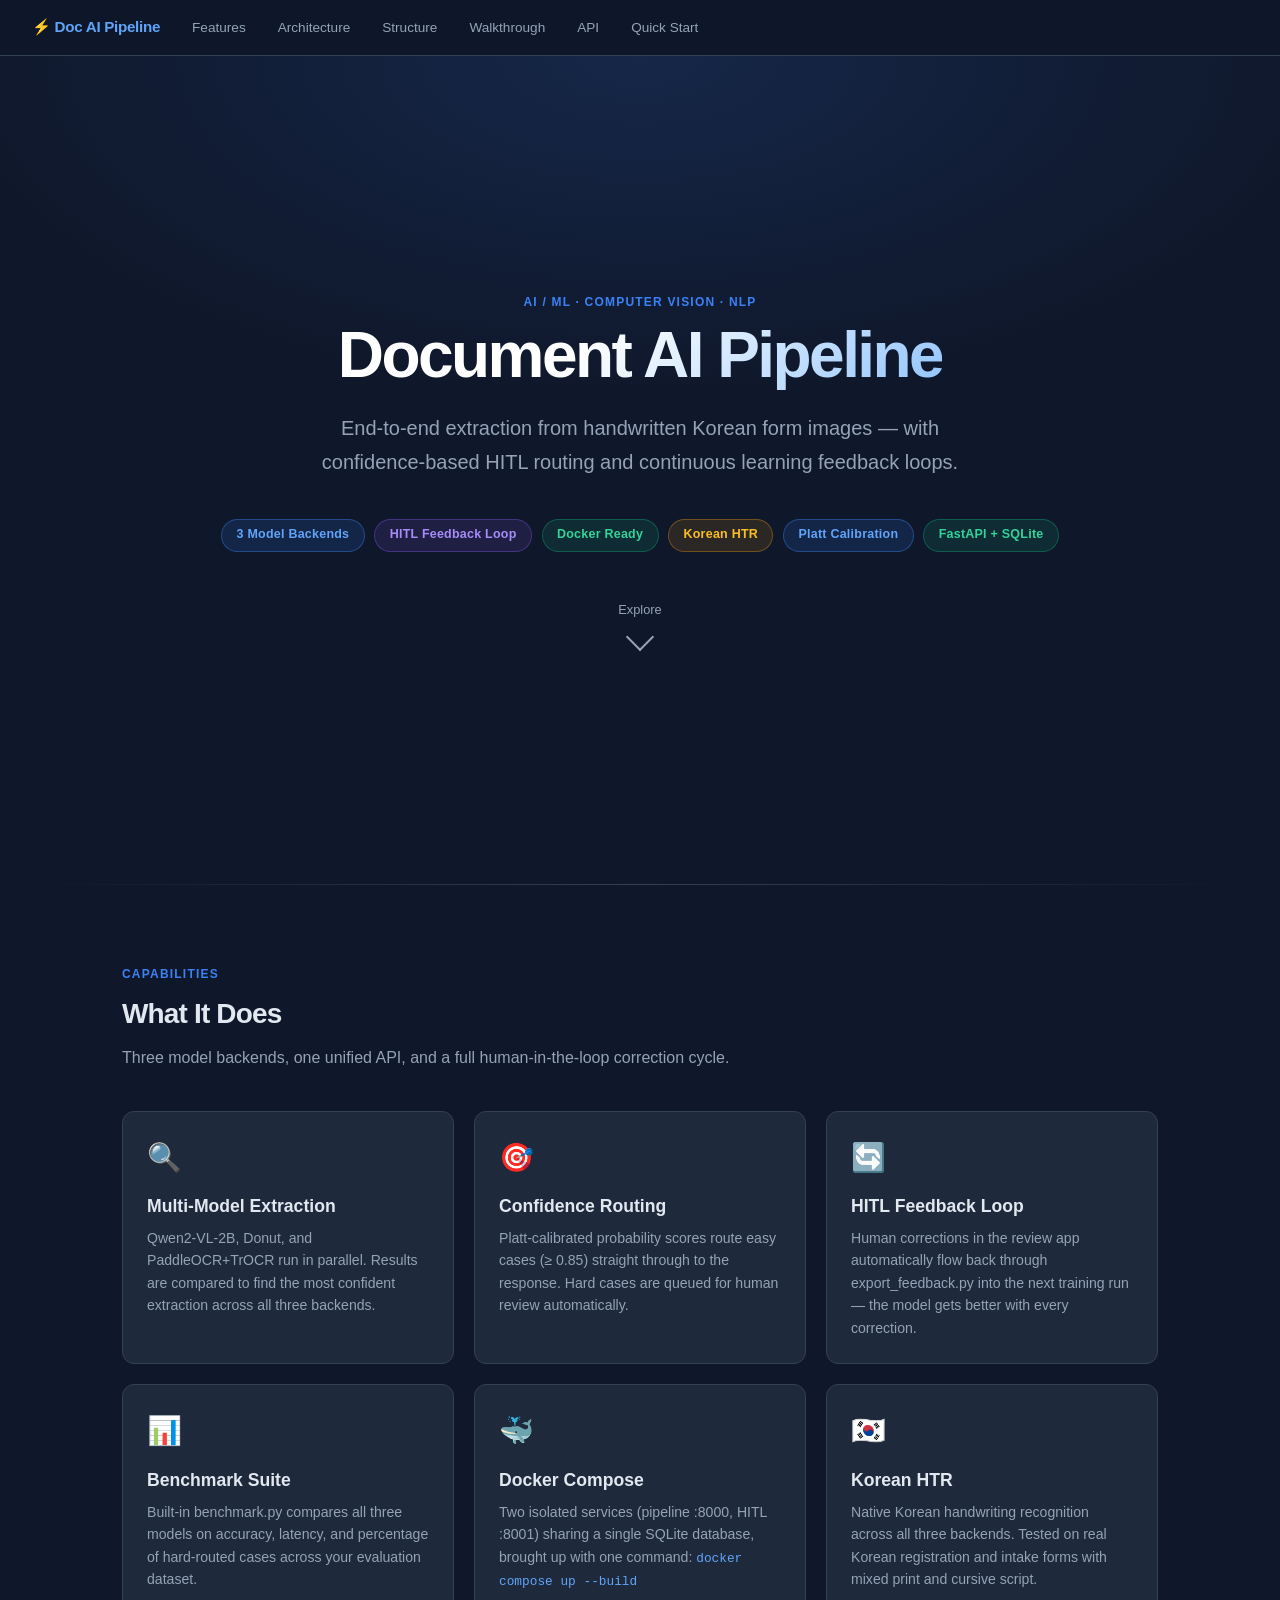
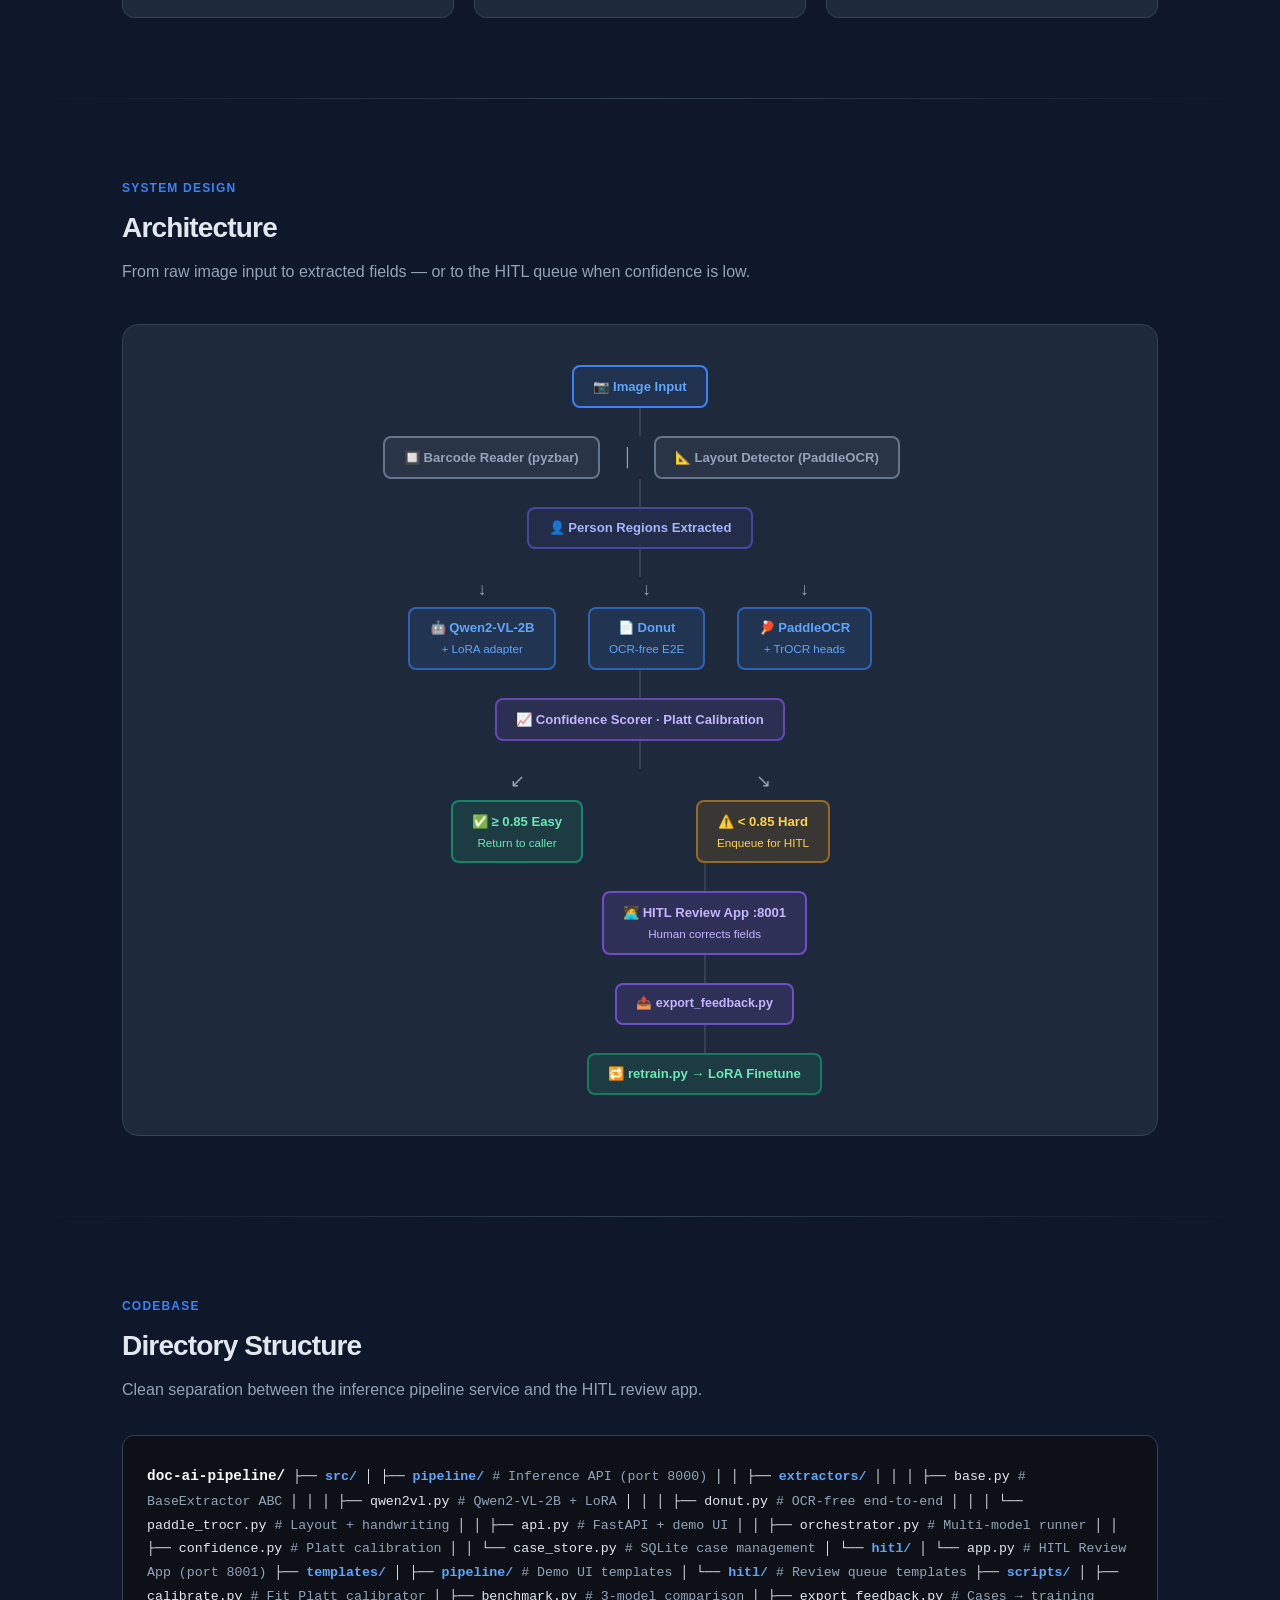
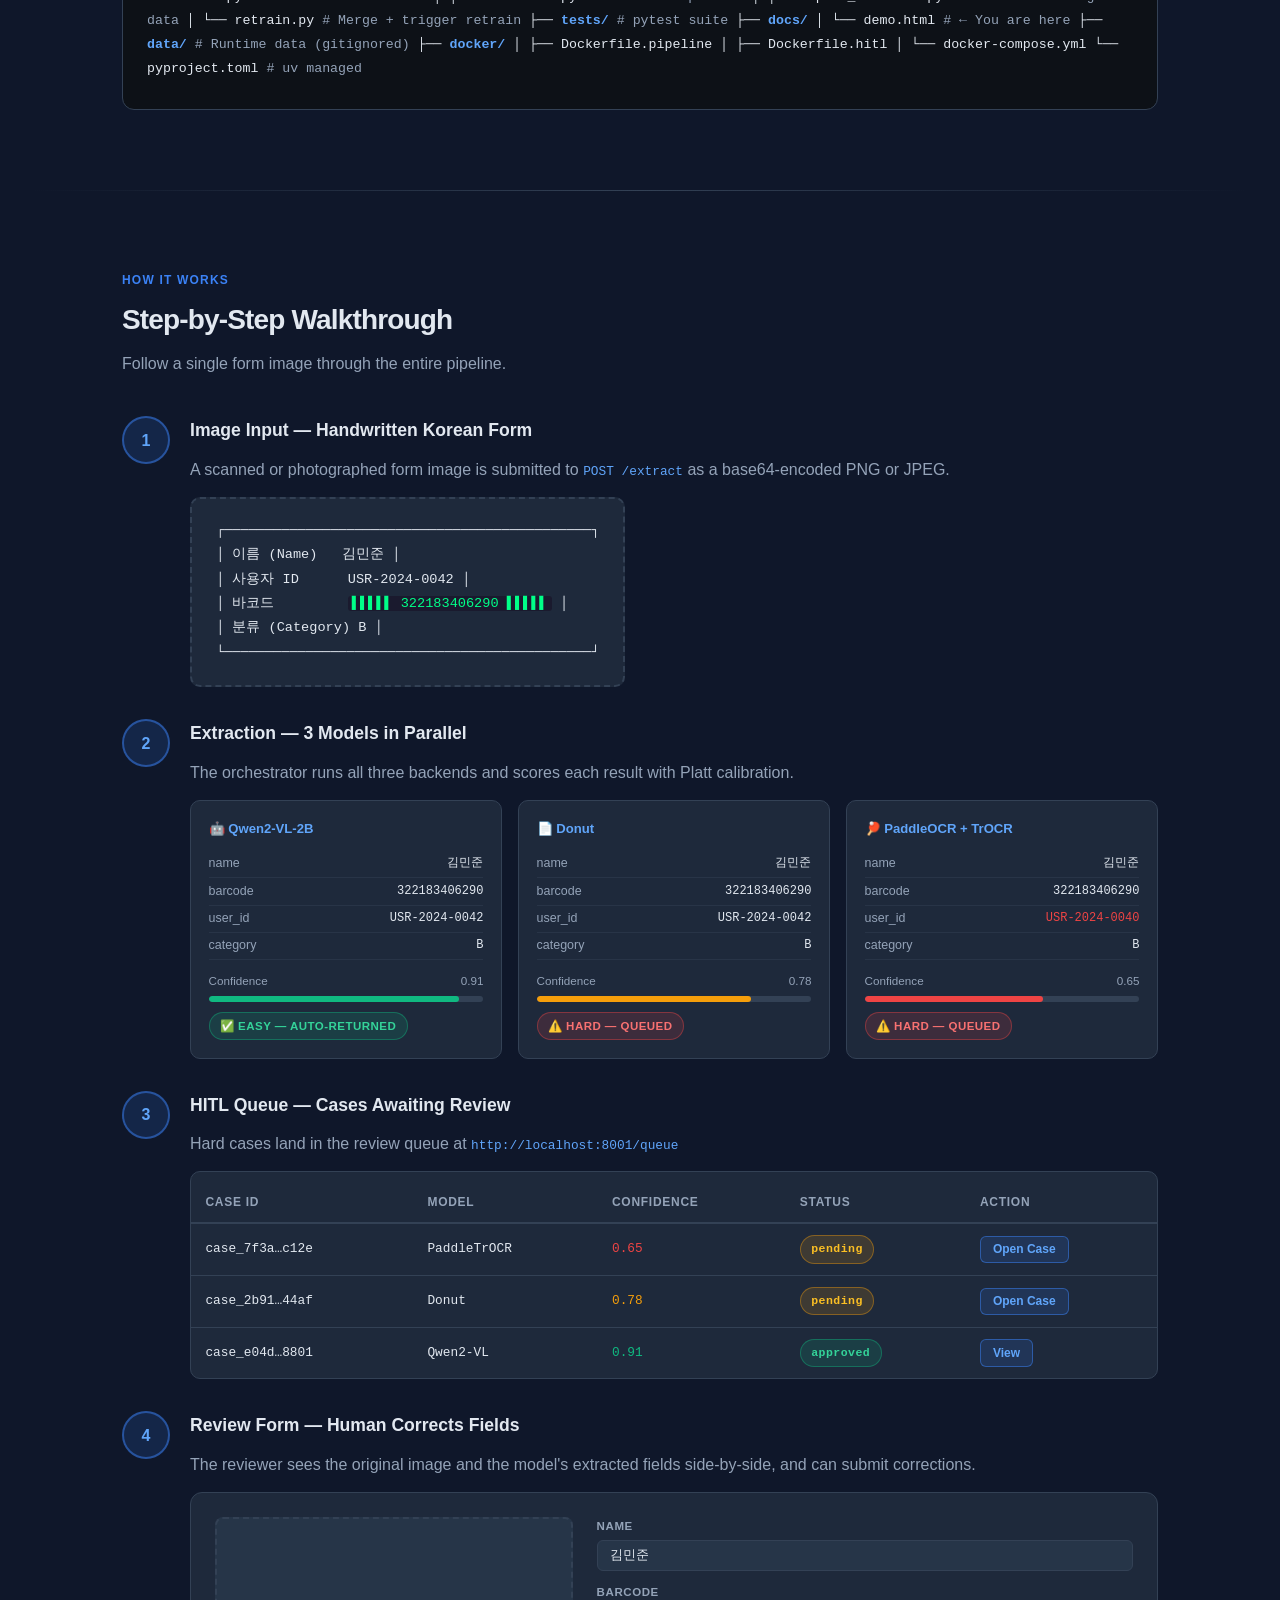
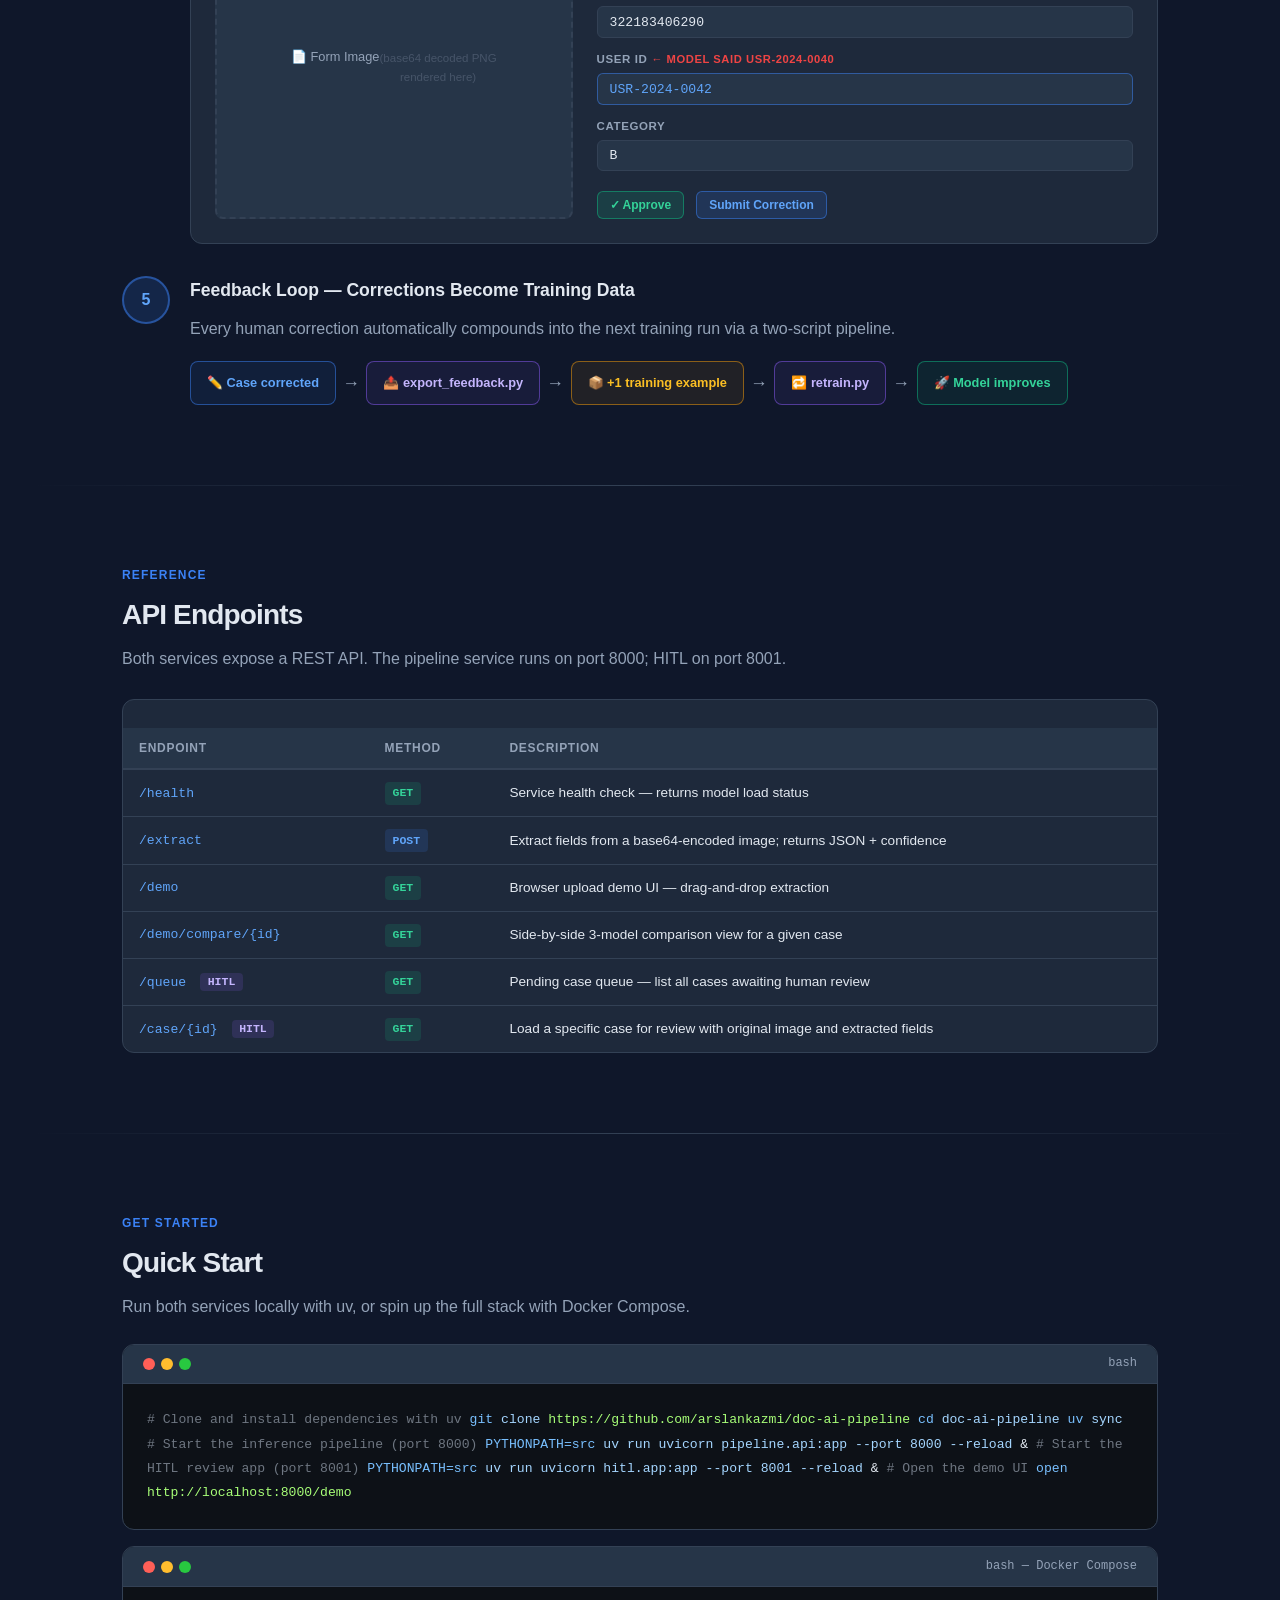
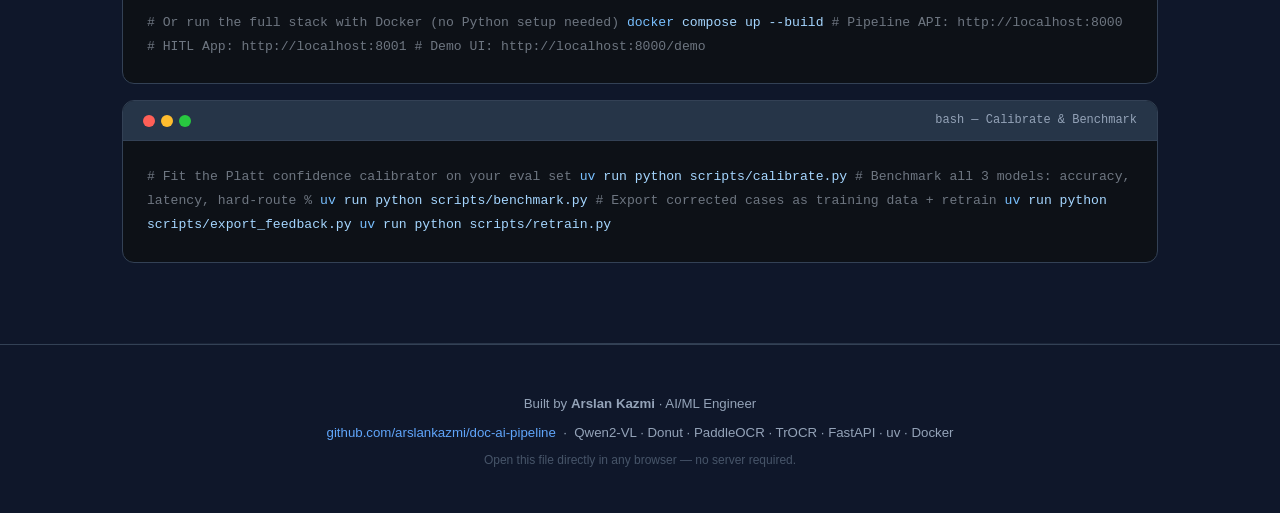
==== docs/index.html @ 1fa4c759 "Rename demo.html to index.html for GitHub Pages" ====
<!DOCTYPE html>
<html lang="en">
<head>
<meta charset="UTF-8">
<meta name="viewport" content="width=device-width, initial-scale=1.0">
<title>Document AI Pipeline — Demo</title>
<style>
  *, *::before, *::after { box-sizing: border-box; margin: 0; padding: 0; }

  :root {
    --bg: #0f172a;
    --card: #1e293b;
    --card2: #263548;
    --blue: #3b82f6;
    --blue-light: #60a5fa;
    --green: #10b981;
    --orange: #f59e0b;
    --red: #ef4444;
    --purple: #8b5cf6;
    --text: #e2e8f0;
    --muted: #94a3b8;
    --border: #334155;
    --font: -apple-system, BlinkMacSystemFont, "Segoe UI", Roboto, "Helvetica Neue", Arial, sans-serif;
    --mono: "SF Mono", "Fira Code", "Cascadia Code", Consolas, monospace;
  }

  html { scroll-behavior: smooth; }

  body {
    font-family: var(--font);
    background: var(--bg);
    color: var(--text);
    line-height: 1.6;
    font-size: 16px;
  }

  /* ── NAV ── */
  nav {
    position: sticky;
    top: 0;
    z-index: 100;
    background: rgba(15, 23, 42, 0.92);
    backdrop-filter: blur(12px);
    border-bottom: 1px solid var(--border);
    padding: 0 2rem;
    display: flex;
    align-items: center;
    gap: 2rem;
    height: 56px;
    overflow-x: auto;
    white-space: nowrap;
  }

  nav .brand {
    font-weight: 700;
    font-size: 0.95rem;
    color: var(--blue-light);
    flex-shrink: 0;
    letter-spacing: -0.02em;
  }

  nav a {
    color: var(--muted);
    text-decoration: none;
    font-size: 0.85rem;
    transition: color 0.2s;
    flex-shrink: 0;
  }
  nav a:hover { color: var(--text); }

  /* ── SECTIONS ── */
  section { padding: 5rem 2rem; max-width: 1100px; margin: 0 auto; }

  h2 {
    font-size: 1.75rem;
    font-weight: 700;
    margin-bottom: 0.5rem;
    letter-spacing: -0.03em;
  }
  h3 { font-size: 1.1rem; font-weight: 600; margin-bottom: 0.5rem; }
  p { color: var(--muted); }
  .section-label {
    font-size: 0.75rem;
    font-weight: 600;
    letter-spacing: 0.1em;
    text-transform: uppercase;
    color: var(--blue);
    margin-bottom: 0.5rem;
  }

  /* ── HERO ── */
  #hero {
    min-height: 92vh;
    display: flex;
    flex-direction: column;
    justify-content: center;
    align-items: center;
    text-align: center;
    padding: 4rem 2rem;
    max-width: 100%;
    background: radial-gradient(ellipse 80% 60% at 50% 0%, rgba(59,130,246,0.15) 0%, transparent 70%);
  }

  .hero-title {
    font-size: clamp(2.2rem, 6vw, 4rem);
    font-weight: 800;
    letter-spacing: -0.04em;
    line-height: 1.1;
    background: linear-gradient(135deg, #fff 40%, #93c5fd 100%);
    -webkit-background-clip: text;
    -webkit-text-fill-color: transparent;
    background-clip: text;
    margin-bottom: 1.25rem;
  }

  .hero-tagline {
    font-size: clamp(1rem, 2.5vw, 1.25rem);
    color: var(--muted);
    max-width: 640px;
    margin-bottom: 2.5rem;
    line-height: 1.7;
  }

  .badges {
    display: flex;
    flex-wrap: wrap;
    gap: 0.6rem;
    justify-content: center;
    margin-bottom: 3rem;
  }

  .badge {
    padding: 0.35rem 0.9rem;
    border-radius: 9999px;
    font-size: 0.78rem;
    font-weight: 600;
    letter-spacing: 0.02em;
    border: 1px solid;
  }
  .badge-blue  { background: rgba(59,130,246,0.15); border-color: rgba(59,130,246,0.4); color: var(--blue-light); }
  .badge-green { background: rgba(16,185,129,0.12); border-color: rgba(16,185,129,0.35); color: #34d399; }
  .badge-purple{ background: rgba(139,92,246,0.12); border-color: rgba(139,92,246,0.35); color: #a78bfa; }
  .badge-orange{ background: rgba(245,158,11,0.12); border-color: rgba(245,158,11,0.35); color: #fbbf24; }

  .hero-scroll {
    font-size: 0.8rem;
    color: var(--muted);
    display: flex;
    flex-direction: column;
    align-items: center;
    gap: 0.4rem;
  }
  .scroll-arrow {
    width: 20px; height: 20px;
    border-right: 2px solid var(--muted);
    border-bottom: 2px solid var(--muted);
    transform: rotate(45deg);
    animation: bounce 1.6s infinite;
  }
  @keyframes bounce { 0%,100%{transform:rotate(45deg) translateY(0)} 50%{transform:rotate(45deg) translateY(5px)} }

  /* ── CARDS GRID ── */
  .cards-grid {
    display: grid;
    grid-template-columns: repeat(auto-fit, minmax(280px, 1fr));
    gap: 1.25rem;
    margin-top: 2.5rem;
  }

  .card {
    background: var(--card);
    border: 1px solid var(--border);
    border-radius: 12px;
    padding: 1.5rem;
    transition: transform 0.2s, box-shadow 0.2s, border-color 0.2s;
  }
  .card:hover {
    transform: translateY(-3px);
    box-shadow: 0 12px 32px rgba(0,0,0,0.4);
    border-color: rgba(59,130,246,0.4);
  }
  .card-icon { font-size: 1.75rem; margin-bottom: 0.75rem; }
  .card h3 { color: var(--text); margin-bottom: 0.4rem; }
  .card p { font-size: 0.88rem; }

  /* ── ARCHITECTURE ── */
  .arch-wrap {
    margin-top: 2.5rem;
    background: var(--card);
    border: 1px solid var(--border);
    border-radius: 16px;
    padding: 2.5rem 2rem;
    overflow-x: auto;
  }

  .arch-col {
    display: flex;
    flex-direction: column;
    align-items: center;
    gap: 0;
  }

  .arch-box {
    padding: 0.55rem 1.2rem;
    border-radius: 8px;
    font-size: 0.82rem;
    font-weight: 600;
    border: 2px solid;
    white-space: nowrap;
    text-align: center;
  }
  .arch-input  { background: rgba(59,130,246,0.1); border-color: var(--blue); color: var(--blue-light); }
  .arch-util   { background: rgba(100,116,139,0.15); border-color: #64748b; color: #94a3b8; }
  .arch-model  { background: rgba(59,130,246,0.12); border-color: rgba(59,130,246,0.6); color: var(--blue-light); }
  .arch-conf   { background: rgba(139,92,246,0.12); border-color: rgba(139,92,246,0.6); color: #c4b5fd; }
  .arch-easy   { background: rgba(16,185,129,0.12); border-color: rgba(16,185,129,0.6); color: #6ee7b7; }
  .arch-hard   { background: rgba(245,158,11,0.12); border-color: rgba(245,158,11,0.5); color: #fcd34d; }
  .arch-hitl   { background: rgba(139,92,246,0.15); border-color: rgba(139,92,246,0.7); color: #c4b5fd; }
  .arch-retrain{ background: rgba(16,185,129,0.12); border-color: rgba(16,185,129,0.5); color: #6ee7b7; }

  .arch-arrow {
    color: var(--muted);
    font-size: 1.1rem;
    line-height: 1.4;
    text-align: center;
  }

  .arch-row {
    display: flex;
    align-items: center;
    justify-content: center;
    gap: 0.75rem;
    flex-wrap: wrap;
  }

  .arch-branch {
    display: flex;
    justify-content: center;
    gap: 2rem;
    flex-wrap: wrap;
  }

  .arch-divider {
    width: 2px;
    height: 28px;
    background: var(--border);
    margin: 0 auto;
  }
  .arch-line {
    height: 2px;
    background: var(--border);
    flex: 1;
    min-width: 20px;
  }

  /* ── DIRECTORY TREE ── */
  .code-block {
    background: #0d1117;
    border: 1px solid var(--border);
    border-radius: 12px;
    padding: 1.75rem 1.5rem;
    overflow-x: auto;
    margin-top: 2rem;
    font-family: var(--mono);
    font-size: 0.83rem;
    line-height: 1.8;
  }
  .code-block .dir  { color: var(--blue-light); font-weight: 600; }
  .code-block .file { color: var(--text); }
  .code-block .comm { color: var(--muted); }
  .code-block .root { color: #f8fafc; font-weight: 700; font-size: 0.9rem; }

  /* ── WALKTHROUGH ── */
  .steps { margin-top: 2.5rem; display: flex; flex-direction: column; gap: 2rem; }

  .step {
    display: grid;
    grid-template-columns: 48px 1fr;
    gap: 1.25rem;
    align-items: start;
  }

  .step-num {
    width: 48px; height: 48px;
    border-radius: 50%;
    background: rgba(59,130,246,0.15);
    border: 2px solid rgba(59,130,246,0.5);
    display: flex;
    align-items: center;
    justify-content: center;
    font-weight: 700;
    color: var(--blue-light);
    font-size: 1rem;
    flex-shrink: 0;
  }

  .step-body h3 { color: var(--text); margin-bottom: 0.75rem; }

  .form-mock {
    background: var(--card);
    border: 2px dashed var(--border);
    border-radius: 10px;
    padding: 1.25rem 1.5rem;
    font-family: var(--mono);
    font-size: 0.85rem;
    color: var(--text);
    line-height: 1.8;
    display: inline-block;
  }
  .form-mock .barcode { background: #1a1a2e; color: #00ff88; padding: 0 4px; border-radius: 3px; }

  .model-cards {
    display: grid;
    grid-template-columns: repeat(auto-fit, minmax(220px, 1fr));
    gap: 1rem;
  }

  .model-card {
    background: var(--card);
    border: 1px solid var(--border);
    border-radius: 10px;
    padding: 1.1rem;
  }
  .model-card h4 { font-size: 0.82rem; font-weight: 700; color: var(--blue-light); margin-bottom: 0.75rem; }

  .field-row {
    display: flex;
    justify-content: space-between;
    font-size: 0.78rem;
    padding: 0.2rem 0;
    border-bottom: 1px solid rgba(51,65,85,0.5);
  }
  .field-row:last-child { border-bottom: none; }
  .field-key { color: var(--muted); }
  .field-val { color: var(--text); font-family: var(--mono); font-size: 0.75rem; }

  .conf-bar-wrap { margin: 0.75rem 0 0.6rem; }
  .conf-label { font-size: 0.73rem; color: var(--muted); margin-bottom: 0.3rem; display: flex; justify-content: space-between; }
  .conf-bar { height: 6px; background: var(--border); border-radius: 9999px; overflow: hidden; }
  .conf-fill { height: 100%; border-radius: 9999px; }
  .fill-green  { background: var(--green); }
  .fill-orange { background: var(--orange); }
  .fill-red    { background: var(--red); }

  .status-pill {
    display: inline-block;
    padding: 0.25rem 0.65rem;
    border-radius: 9999px;
    font-size: 0.72rem;
    font-weight: 700;
    letter-spacing: 0.04em;
  }
  .pill-easy { background: rgba(16,185,129,0.15); color: #34d399; border: 1px solid rgba(16,185,129,0.4); }
  .pill-hard { background: rgba(239,68,68,0.15); color: #f87171; border: 1px solid rgba(239,68,68,0.4); }
  .pill-pending { background: rgba(245,158,11,0.15); color: #fbbf24; border: 1px solid rgba(245,158,11,0.4); }
  .pill-done { background: rgba(16,185,129,0.15); color: #34d399; border: 1px solid rgba(16,185,129,0.4); }

  /* Queue table */
  .queue-table {
    width: 100%;
    border-collapse: collapse;
    margin-top: 0.75rem;
    font-size: 0.83rem;
  }
  .queue-table th {
    text-align: left;
    padding: 0.6rem 0.9rem;
    border-bottom: 2px solid var(--border);
    color: var(--muted);
    font-weight: 600;
    font-size: 0.75rem;
    letter-spacing: 0.06em;
    text-transform: uppercase;
  }
  .queue-table td {
    padding: 0.7rem 0.9rem;
    border-bottom: 1px solid var(--border);
    color: var(--text);
    font-family: var(--mono);
    font-size: 0.8rem;
  }
  .queue-table tr:last-child td { border-bottom: none; }
  .queue-table tr:hover td { background: rgba(59,130,246,0.04); }

  .btn {
    padding: 0.35rem 0.75rem;
    border-radius: 6px;
    font-size: 0.75rem;
    font-weight: 600;
    cursor: pointer;
    border: 1px solid;
    transition: opacity 0.2s;
  }
  .btn:hover { opacity: 0.8; }
  .btn-blue   { background: rgba(59,130,246,0.15); border-color: rgba(59,130,246,0.5); color: var(--blue-light); }
  .btn-green  { background: rgba(16,185,129,0.15); border-color: rgba(16,185,129,0.5); color: #34d399; }

  /* Review form mock */
  .review-mock {
    background: var(--card);
    border: 1px solid var(--border);
    border-radius: 12px;
    padding: 1.5rem;
    display: grid;
    grid-template-columns: 1fr 1.5fr;
    gap: 1.5rem;
  }
  .img-placeholder {
    background: var(--card2);
    border: 2px dashed var(--border);
    border-radius: 8px;
    display: flex;
    align-items: center;
    justify-content: center;
    min-height: 160px;
    color: var(--muted);
    font-size: 0.8rem;
    text-align: center;
    padding: 1rem;
  }
  .review-fields { display: flex; flex-direction: column; gap: 0.75rem; }
  .field-group label { display: block; font-size: 0.72rem; color: var(--muted); font-weight: 600; letter-spacing: 0.05em; text-transform: uppercase; margin-bottom: 0.3rem; }
  .field-group input {
    width: 100%;
    background: var(--card2);
    border: 1px solid var(--border);
    border-radius: 6px;
    padding: 0.45rem 0.75rem;
    color: var(--text);
    font-family: var(--mono);
    font-size: 0.82rem;
    pointer-events: none;
  }
  .review-btns { display: flex; gap: 0.75rem; margin-top: 0.5rem; flex-wrap: wrap; }

  /* Feedback timeline */
  .timeline {
    display: flex;
    align-items: center;
    gap: 0;
    margin-top: 1.25rem;
    flex-wrap: wrap;
    row-gap: 0.75rem;
  }
  .tl-step {
    background: var(--card);
    border: 1px solid var(--border);
    border-radius: 8px;
    padding: 0.65rem 1rem;
    font-size: 0.8rem;
    font-weight: 600;
    color: var(--text);
    white-space: nowrap;
  }
  .tl-step.blue   { border-color: rgba(59,130,246,0.5); color: var(--blue-light); background: rgba(59,130,246,0.08); }
  .tl-step.green  { border-color: rgba(16,185,129,0.5); color: #34d399; background: rgba(16,185,129,0.08); }
  .tl-step.purple { border-color: rgba(139,92,246,0.5); color: #c4b5fd; background: rgba(139,92,246,0.08); }
  .tl-step.orange { border-color: rgba(245,158,11,0.5); color: #fbbf24; background: rgba(245,158,11,0.08); }
  .tl-arrow { color: var(--muted); font-size: 1.1rem; padding: 0 0.4rem; }

  /* API table */
  .api-table {
    width: 100%;
    border-collapse: collapse;
    margin-top: 1.75rem;
    font-size: 0.85rem;
  }
  .api-table th {
    text-align: left;
    padding: 0.65rem 1rem;
    background: var(--card2);
    border-bottom: 2px solid var(--border);
    color: var(--muted);
    font-weight: 600;
    font-size: 0.75rem;
    letter-spacing: 0.06em;
    text-transform: uppercase;
  }
  .api-table td {
    padding: 0.7rem 1rem;
    border-bottom: 1px solid var(--border);
    color: var(--text);
  }
  .api-table tr:last-child td { border-bottom: none; }
  .api-table tr:hover td { background: rgba(59,130,246,0.04); }
  .api-table .endpoint { font-family: var(--mono); color: var(--blue-light); font-size: 0.82rem; }
  .method {
    display: inline-block;
    padding: 0.15rem 0.5rem;
    border-radius: 4px;
    font-size: 0.72rem;
    font-weight: 700;
    font-family: var(--mono);
  }
  .method-get  { background: rgba(16,185,129,0.15); color: #34d399; }
  .method-post { background: rgba(59,130,246,0.15); color: var(--blue-light); }
  .api-tag {
    font-size: 0.72rem;
    padding: 0.15rem 0.45rem;
    border-radius: 4px;
    margin-left: 0.4rem;
    font-weight: 600;
  }
  .tag-hitl { background: rgba(139,92,246,0.15); color: #c4b5fd; }

  /* Code block for quickstart */
  .cmd-block {
    background: #0d1117;
    border: 1px solid var(--border);
    border-radius: 12px;
    overflow: hidden;
    margin-top: 1.5rem;
  }
  .cmd-header {
    background: var(--card2);
    border-bottom: 1px solid var(--border);
    padding: 0.6rem 1.25rem;
    display: flex;
    align-items: center;
    gap: 0.5rem;
  }
  .cmd-dots { display: flex; gap: 6px; }
  .cmd-dot {
    width: 12px; height: 12px;
    border-radius: 50%;
  }
  .dot-r { background: #ff5f57; }
  .dot-y { background: #ffbd2e; }
  .dot-g { background: #28c840; }
  .cmd-lang { font-size: 0.75rem; color: var(--muted); margin-left: auto; font-family: var(--mono); }
  .cmd-code {
    padding: 1.5rem;
    font-family: var(--mono);
    font-size: 0.82rem;
    line-height: 1.85;
    overflow-x: auto;
  }
  .cmd-comment { color: #6e7681; }
  .cmd-cmd     { color: #79c0ff; }
  .cmd-arg     { color: #a5d6ff; }
  .cmd-str     { color: #a8ff78; }

  /* Footer */
  footer {
    text-align: center;
    padding: 3rem 2rem;
    border-top: 1px solid var(--border);
    color: var(--muted);
    font-size: 0.83rem;
  }
  footer a { color: var(--blue-light); text-decoration: none; }
  footer a:hover { text-decoration: underline; }

  /* Dividers */
  .section-divider {
    height: 1px;
    background: linear-gradient(90deg, transparent, var(--border), transparent);
    margin: 0 2rem;
  }

  /* Responsive */
  @media (max-width: 640px) {
    nav { gap: 1.25rem; }
    section { padding: 3rem 1.25rem; }
    .review-mock { grid-template-columns: 1fr; }
    .arch-branch { gap: 0.75rem; }
    .timeline { flex-direction: column; align-items: flex-start; }
    .tl-arrow { transform: rotate(90deg); }
  }
</style>
</head>
<body>

<!-- NAV -->
<nav>
  <span class="brand">⚡ Doc AI Pipeline</span>
  <a href="#features">Features</a>
  <a href="#architecture">Architecture</a>
  <a href="#structure">Structure</a>
  <a href="#walkthrough">Walkthrough</a>
  <a href="#api">API</a>
  <a href="#quickstart">Quick Start</a>
</nav>

<!-- HERO -->
<section id="hero">
  <div class="section-label">AI / ML · Computer Vision · NLP</div>
  <h1 class="hero-title">Document AI Pipeline</h1>
  <p class="hero-tagline">End-to-end extraction from handwritten Korean form images — with confidence-based HITL routing and continuous learning feedback loops.</p>
  <div class="badges">
    <span class="badge badge-blue">3 Model Backends</span>
    <span class="badge badge-purple">HITL Feedback Loop</span>
    <span class="badge badge-green">Docker Ready</span>
    <span class="badge badge-orange">Korean HTR</span>
    <span class="badge badge-blue">Platt Calibration</span>
    <span class="badge badge-green">FastAPI + SQLite</span>
  </div>
  <div class="hero-scroll">
    <span>Explore</span>
    <div class="scroll-arrow"></div>
  </div>
</section>

<div class="section-divider"></div>

<!-- FEATURES -->
<section id="features" style="max-width:1100px;margin:0 auto;padding:5rem 2rem;">
  <div class="section-label">Capabilities</div>
  <h2>What It Does</h2>
  <p>Three model backends, one unified API, and a full human-in-the-loop correction cycle.</p>

  <div class="cards-grid">
    <div class="card">
      <div class="card-icon">🔍</div>
      <h3>Multi-Model Extraction</h3>
      <p>Qwen2-VL-2B, Donut, and PaddleOCR+TrOCR run in parallel. Results are compared to find the most confident extraction across all three backends.</p>
    </div>
    <div class="card">
      <div class="card-icon">🎯</div>
      <h3>Confidence Routing</h3>
      <p>Platt-calibrated probability scores route easy cases (≥ 0.85) straight through to the response. Hard cases are queued for human review automatically.</p>
    </div>
    <div class="card">
      <div class="card-icon">🔄</div>
      <h3>HITL Feedback Loop</h3>
      <p>Human corrections in the review app automatically flow back through export_feedback.py into the next training run — the model gets better with every correction.</p>
    </div>
    <div class="card">
      <div class="card-icon">📊</div>
      <h3>Benchmark Suite</h3>
      <p>Built-in benchmark.py compares all three models on accuracy, latency, and percentage of hard-routed cases across your evaluation dataset.</p>
    </div>
    <div class="card">
      <div class="card-icon">🐳</div>
      <h3>Docker Compose</h3>
      <p>Two isolated services (pipeline :8000, HITL :8001) sharing a single SQLite database, brought up with one command: <code style="color:var(--blue-light);font-family:var(--mono);font-size:0.8rem;">docker compose up --build</code></p>
    </div>
    <div class="card">
      <div class="card-icon">🇰🇷</div>
      <h3>Korean HTR</h3>
      <p>Native Korean handwriting recognition across all three backends. Tested on real Korean registration and intake forms with mixed print and cursive script.</p>
    </div>
  </div>
</section>

<div class="section-divider"></div>

<!-- ARCHITECTURE -->
<section id="architecture">
  <div class="section-label">System Design</div>
  <h2>Architecture</h2>
  <p>From raw image input to extracted fields — or to the HITL queue when confidence is low.</p>

  <div class="arch-wrap">
    <div class="arch-col">

      <!-- Input -->
      <div class="arch-box arch-input">📷 Image Input</div>
      <div class="arch-divider"></div>

      <!-- Parallel utilities -->
      <div class="arch-row" style="width:100%;max-width:520px;">
        <div style="flex:1;display:flex;flex-direction:column;align-items:center;">
          <div class="arch-box arch-util">🔲 Barcode Reader (pyzbar)</div>
        </div>
        <div class="arch-arrow" style="padding:0 0.5rem;">│</div>
        <div style="flex:1;display:flex;flex-direction:column;align-items:center;">
          <div class="arch-box arch-util">📐 Layout Detector (PaddleOCR)</div>
        </div>
      </div>
      <div class="arch-divider"></div>

      <!-- Person regions -->
      <div class="arch-box arch-util" style="border-color:rgba(99,102,241,0.5);color:#a5b4fc;background:rgba(99,102,241,0.08);">👤 Person Regions Extracted</div>
      <div class="arch-divider"></div>

      <!-- Three models -->
      <div class="arch-branch" style="width:100%;max-width:640px;padding:0 0.5rem;">
        <div style="display:flex;flex-direction:column;align-items:center;gap:0.3rem;">
          <div class="arch-arrow">↓</div>
          <div class="arch-box arch-model">🤖 Qwen2-VL-2B<br><span style="font-weight:400;font-size:0.73rem;">+ LoRA adapter</span></div>
        </div>
        <div style="display:flex;flex-direction:column;align-items:center;gap:0.3rem;">
          <div class="arch-arrow">↓</div>
          <div class="arch-box arch-model">📄 Donut<br><span style="font-weight:400;font-size:0.73rem;">OCR-free E2E</span></div>
        </div>
        <div style="display:flex;flex-direction:column;align-items:center;gap:0.3rem;">
          <div class="arch-arrow">↓</div>
          <div class="arch-box arch-model">🏓 PaddleOCR<br><span style="font-weight:400;font-size:0.73rem;">+ TrOCR heads</span></div>
        </div>
      </div>
      <div class="arch-divider"></div>

      <!-- Confidence -->
      <div class="arch-box arch-conf">📈 Confidence Scorer · Platt Calibration</div>
      <div class="arch-divider"></div>

      <!-- Branch easy / hard -->
      <div class="arch-row" style="width:100%;max-width:480px;">
        <div style="flex:1;display:flex;flex-direction:column;align-items:center;gap:0.4rem;">
          <div class="arch-arrow">↙</div>
          <div class="arch-box arch-easy">✅ ≥ 0.85 Easy<br><span style="font-weight:400;font-size:0.73rem;">Return to caller</span></div>
        </div>
        <div style="flex:1;display:flex;flex-direction:column;align-items:center;gap:0.4rem;">
          <div class="arch-arrow">↘</div>
          <div class="arch-box arch-hard">⚠️ &lt; 0.85 Hard<br><span style="font-weight:400;font-size:0.73rem;">Enqueue for HITL</span></div>
        </div>
      </div>
      <div style="display:flex;justify-content:center;margin-top:0;">
        <div style="margin-left:55%;display:flex;flex-direction:column;align-items:center;">
          <div class="arch-divider"></div>
          <div class="arch-box arch-hitl">🧑‍💻 HITL Review App :8001<br><span style="font-weight:400;font-size:0.73rem;">Human corrects fields</span></div>
          <div class="arch-divider"></div>
          <div class="arch-box arch-hitl" style="font-size:0.78rem;">📤 export_feedback.py</div>
          <div class="arch-divider"></div>
          <div class="arch-box arch-retrain">🔁 retrain.py → LoRA Finetune</div>
        </div>
      </div>

    </div>
  </div>
</section>

<div class="section-divider"></div>

<!-- DIRECTORY STRUCTURE -->
<section id="structure">
  <div class="section-label">Codebase</div>
  <h2>Directory Structure</h2>
  <p>Clean separation between the inference pipeline service and the HITL review app.</p>

  <div class="code-block">
<span class="root">doc-ai-pipeline/</span>
├── <span class="dir">src/</span>
│   ├── <span class="dir">pipeline/</span>              <span class="comm"># Inference API  (port 8000)</span>
│   │   ├── <span class="dir">extractors/</span>
│   │   │   ├── <span class="file">base.py</span>        <span class="comm"># BaseExtractor ABC</span>
│   │   │   ├── <span class="file">qwen2vl.py</span>     <span class="comm"># Qwen2-VL-2B + LoRA</span>
│   │   │   ├── <span class="file">donut.py</span>       <span class="comm"># OCR-free end-to-end</span>
│   │   │   └── <span class="file">paddle_trocr.py</span> <span class="comm"># Layout + handwriting</span>
│   │   ├── <span class="file">api.py</span>             <span class="comm"># FastAPI + demo UI</span>
│   │   ├── <span class="file">orchestrator.py</span>    <span class="comm"># Multi-model runner</span>
│   │   ├── <span class="file">confidence.py</span>      <span class="comm"># Platt calibration</span>
│   │   └── <span class="file">case_store.py</span>      <span class="comm"># SQLite case management</span>
│   └── <span class="dir">hitl/</span>
│       └── <span class="file">app.py</span>             <span class="comm"># HITL Review App (port 8001)</span>
├── <span class="dir">templates/</span>
│   ├── <span class="dir">pipeline/</span>              <span class="comm"># Demo UI templates</span>
│   └── <span class="dir">hitl/</span>                  <span class="comm"># Review queue templates</span>
├── <span class="dir">scripts/</span>
│   ├── <span class="file">calibrate.py</span>           <span class="comm"># Fit Platt calibrator</span>
│   ├── <span class="file">benchmark.py</span>           <span class="comm"># 3-model comparison</span>
│   ├── <span class="file">export_feedback.py</span>     <span class="comm"># Cases → training data</span>
│   └── <span class="file">retrain.py</span>             <span class="comm"># Merge + trigger retrain</span>
├── <span class="dir">tests/</span>                     <span class="comm"># pytest suite</span>
├── <span class="dir">docs/</span>
│   └── <span class="file">demo.html</span>              <span class="comm"># ← You are here</span>
├── <span class="dir">data/</span>                      <span class="comm"># Runtime data (gitignored)</span>
├── <span class="dir">docker/</span>
│   ├── <span class="file">Dockerfile.pipeline</span>
│   ├── <span class="file">Dockerfile.hitl</span>
│   └── <span class="file">docker-compose.yml</span>
└── <span class="file">pyproject.toml</span>             <span class="comm"># uv managed</span>
  </div>
</section>

<div class="section-divider"></div>

<!-- WALKTHROUGH -->
<section id="walkthrough">
  <div class="section-label">How It Works</div>
  <h2>Step-by-Step Walkthrough</h2>
  <p>Follow a single form image through the entire pipeline.</p>

  <div class="steps">

    <!-- Step 1 -->
    <div class="step">
      <div class="step-num">1</div>
      <div class="step-body">
        <h3>Image Input — Handwritten Korean Form</h3>
        <p style="margin-bottom:0.9rem;">A scanned or photographed form image is submitted to <code style="color:var(--blue-light);font-family:var(--mono);font-size:0.8rem;">POST /extract</code> as a base64-encoded PNG or JPEG.</p>
        <div class="form-mock">
          ┌─────────────────────────────────────────────┐<br>
          │  이름 (Name)    &nbsp; 김민준                       │<br>
          │  사용자 ID &nbsp;&nbsp;&nbsp;&nbsp; USR-2024-0042             │<br>
          │  바코드 &nbsp;&nbsp;&nbsp;&nbsp;&nbsp;&nbsp;&nbsp; <span class="barcode">▌▌▌▌▌ 322183406290 ▌▌▌▌▌</span> │<br>
          │  분류 (Category) B                           │<br>
          └─────────────────────────────────────────────┘
        </div>
      </div>
    </div>

    <!-- Step 2 -->
    <div class="step">
      <div class="step-num">2</div>
      <div class="step-body">
        <h3>Extraction — 3 Models in Parallel</h3>
        <p style="margin-bottom:0.9rem;">The orchestrator runs all three backends and scores each result with Platt calibration.</p>
        <div class="model-cards">

          <div class="model-card">
            <h4>🤖 Qwen2-VL-2B</h4>
            <div class="field-row"><span class="field-key">name</span><span class="field-val">김민준</span></div>
            <div class="field-row"><span class="field-key">barcode</span><span class="field-val">322183406290</span></div>
            <div class="field-row"><span class="field-key">user_id</span><span class="field-val">USR-2024-0042</span></div>
            <div class="field-row"><span class="field-key">category</span><span class="field-val">B</span></div>
            <div class="conf-bar-wrap">
              <div class="conf-label"><span>Confidence</span><span>0.91</span></div>
              <div class="conf-bar"><div class="conf-fill fill-green" style="width:91%"></div></div>
            </div>
            <span class="status-pill pill-easy">✅ EASY — AUTO-RETURNED</span>
          </div>

          <div class="model-card">
            <h4>📄 Donut</h4>
            <div class="field-row"><span class="field-key">name</span><span class="field-val">김민준</span></div>
            <div class="field-row"><span class="field-key">barcode</span><span class="field-val">322183406290</span></div>
            <div class="field-row"><span class="field-key">user_id</span><span class="field-val">USR-2024-0042</span></div>
            <div class="field-row"><span class="field-key">category</span><span class="field-val">B</span></div>
            <div class="conf-bar-wrap">
              <div class="conf-label"><span>Confidence</span><span>0.78</span></div>
              <div class="conf-bar"><div class="conf-fill fill-orange" style="width:78%"></div></div>
            </div>
            <span class="status-pill pill-hard">⚠️ HARD — QUEUED</span>
          </div>

          <div class="model-card">
            <h4>🏓 PaddleOCR + TrOCR</h4>
            <div class="field-row"><span class="field-key">name</span><span class="field-val">김민준</span></div>
            <div class="field-row"><span class="field-key">barcode</span><span class="field-val">322183406290</span></div>
            <div class="field-row"><span class="field-key">user_id</span><span class="field-val" style="color:var(--red);">USR-2024-0040</span></div>
            <div class="field-row"><span class="field-key">category</span><span class="field-val">B</span></div>
            <div class="conf-bar-wrap">
              <div class="conf-label"><span>Confidence</span><span>0.65</span></div>
              <div class="conf-bar"><div class="conf-fill fill-red" style="width:65%"></div></div>
            </div>
            <span class="status-pill pill-hard">⚠️ HARD — QUEUED</span>
          </div>

        </div>
      </div>
    </div>

    <!-- Step 3 -->
    <div class="step">
      <div class="step-num">3</div>
      <div class="step-body">
        <h3>HITL Queue — Cases Awaiting Review</h3>
        <p style="margin-bottom:0.9rem;">Hard cases land in the review queue at <code style="color:var(--blue-light);font-family:var(--mono);font-size:0.8rem;">http://localhost:8001/queue</code></p>
        <div style="background:var(--card);border:1px solid var(--border);border-radius:10px;overflow:hidden;">
          <table class="queue-table">
            <thead>
              <tr>
                <th>Case ID</th>
                <th>Model</th>
                <th>Confidence</th>
                <th>Status</th>
                <th>Action</th>
              </tr>
            </thead>
            <tbody>
              <tr>
                <td>case_7f3a…c12e</td>
                <td>PaddleTrOCR</td>
                <td><span style="color:var(--red);">0.65</span></td>
                <td><span class="status-pill pill-pending">pending</span></td>
                <td><button class="btn btn-blue">Open Case</button></td>
              </tr>
              <tr>
                <td>case_2b91…44af</td>
                <td>Donut</td>
                <td><span style="color:var(--orange);">0.78</span></td>
                <td><span class="status-pill pill-pending">pending</span></td>
                <td><button class="btn btn-blue">Open Case</button></td>
              </tr>
              <tr>
                <td>case_e04d…8801</td>
                <td>Qwen2-VL</td>
                <td><span style="color:var(--green);">0.91</span></td>
                <td><span class="status-pill pill-done">approved</span></td>
                <td><button class="btn btn-blue">View</button></td>
              </tr>
            </tbody>
          </table>
        </div>
      </div>
    </div>

    <!-- Step 4 -->
    <div class="step">
      <div class="step-num">4</div>
      <div class="step-body">
        <h3>Review Form — Human Corrects Fields</h3>
        <p style="margin-bottom:0.9rem;">The reviewer sees the original image and the model's extracted fields side-by-side, and can submit corrections.</p>
        <div class="review-mock">
          <div class="img-placeholder">
            📄 Form Image<br><br>
            <span style="font-size:0.72rem;color:#475569;">(base64 decoded PNG<br>rendered here)</span>
          </div>
          <div class="review-fields">
            <div class="field-group">
              <label>Name</label>
              <input type="text" value="김민준" readonly>
            </div>
            <div class="field-group">
              <label>Barcode</label>
              <input type="text" value="322183406290" readonly>
            </div>
            <div class="field-group">
              <label>User ID <span style="color:var(--red);font-size:0.7rem;">← model said USR-2024-0040</span></label>
              <input type="text" value="USR-2024-0042" readonly style="border-color:rgba(59,130,246,0.5);color:var(--blue-light);">
            </div>
            <div class="field-group">
              <label>Category</label>
              <input type="text" value="B" readonly>
            </div>
            <div class="review-btns">
              <button class="btn btn-green">✓ Approve</button>
              <button class="btn btn-blue">Submit Correction</button>
            </div>
          </div>
        </div>
      </div>
    </div>

    <!-- Step 5 -->
    <div class="step">
      <div class="step-num">5</div>
      <div class="step-body">
        <h3>Feedback Loop — Corrections Become Training Data</h3>
        <p style="margin-bottom:0.9rem;">Every human correction automatically compounds into the next training run via a two-script pipeline.</p>
        <div class="timeline">
          <div class="tl-step blue">✏️ Case corrected</div>
          <div class="tl-arrow">→</div>
          <div class="tl-step purple">📤 export_feedback.py</div>
          <div class="tl-arrow">→</div>
          <div class="tl-step orange">📦 +1 training example</div>
          <div class="tl-arrow">→</div>
          <div class="tl-step purple">🔁 retrain.py</div>
          <div class="tl-arrow">→</div>
          <div class="tl-step green">🚀 Model improves</div>
        </div>
      </div>
    </div>

  </div>
</section>

<div class="section-divider"></div>

<!-- API REFERENCE -->
<section id="api">
  <div class="section-label">Reference</div>
  <h2>API Endpoints</h2>
  <p>Both services expose a REST API. The pipeline service runs on port 8000; HITL on port 8001.</p>

  <div style="background:var(--card);border:1px solid var(--border);border-radius:12px;overflow:hidden;margin-top:1.75rem;">
    <table class="api-table">
      <thead>
        <tr>
          <th>Endpoint</th>
          <th>Method</th>
          <th>Description</th>
        </tr>
      </thead>
      <tbody>
        <tr>
          <td class="endpoint">/health</td>
          <td><span class="method method-get">GET</span></td>
          <td>Service health check — returns model load status</td>
        </tr>
        <tr>
          <td class="endpoint">/extract</td>
          <td><span class="method method-post">POST</span></td>
          <td>Extract fields from a base64-encoded image; returns JSON + confidence</td>
        </tr>
        <tr>
          <td class="endpoint">/demo</td>
          <td><span class="method method-get">GET</span></td>
          <td>Browser upload demo UI — drag-and-drop extraction</td>
        </tr>
        <tr>
          <td class="endpoint">/demo/compare/{id}</td>
          <td><span class="method method-get">GET</span></td>
          <td>Side-by-side 3-model comparison view for a given case</td>
        </tr>
        <tr>
          <td class="endpoint">/queue <span class="api-tag tag-hitl">HITL</span></td>
          <td><span class="method method-get">GET</span></td>
          <td>Pending case queue — list all cases awaiting human review</td>
        </tr>
        <tr>
          <td class="endpoint">/case/{id} <span class="api-tag tag-hitl">HITL</span></td>
          <td><span class="method method-get">GET</span></td>
          <td>Load a specific case for review with original image and extracted fields</td>
        </tr>
      </tbody>
    </table>
  </div>
</section>

<div class="section-divider"></div>

<!-- QUICK START -->
<section id="quickstart">
  <div class="section-label">Get Started</div>
  <h2>Quick Start</h2>
  <p>Run both services locally with uv, or spin up the full stack with Docker Compose.</p>

  <div class="cmd-block">
    <div class="cmd-header">
      <div class="cmd-dots">
        <div class="cmd-dot dot-r"></div>
        <div class="cmd-dot dot-y"></div>
        <div class="cmd-dot dot-g"></div>
      </div>
      <span class="cmd-lang">bash</span>
    </div>
    <div class="cmd-code">
<span class="cmd-comment"># Clone and install dependencies with uv</span>
<span class="cmd-cmd">git</span> <span class="cmd-arg">clone</span> <span class="cmd-str">https://github.com/arslankazmi/doc-ai-pipeline</span>
<span class="cmd-cmd">cd</span> <span class="cmd-arg">doc-ai-pipeline</span>
<span class="cmd-cmd">uv</span> <span class="cmd-arg">sync</span>

<span class="cmd-comment"># Start the inference pipeline (port 8000)</span>
<span class="cmd-cmd">PYTHONPATH=src</span> <span class="cmd-arg">uv run uvicorn pipeline.api:app --port 8000 --reload</span> &amp;

<span class="cmd-comment"># Start the HITL review app (port 8001)</span>
<span class="cmd-cmd">PYTHONPATH=src</span> <span class="cmd-arg">uv run uvicorn hitl.app:app --port 8001 --reload</span> &amp;

<span class="cmd-comment"># Open the demo UI</span>
<span class="cmd-cmd">open</span> <span class="cmd-str">http://localhost:8000/demo</span>
    </div>
  </div>

  <div class="cmd-block" style="margin-top:1rem;">
    <div class="cmd-header">
      <div class="cmd-dots">
        <div class="cmd-dot dot-r"></div>
        <div class="cmd-dot dot-y"></div>
        <div class="cmd-dot dot-g"></div>
      </div>
      <span class="cmd-lang">bash — Docker Compose</span>
    </div>
    <div class="cmd-code">
<span class="cmd-comment"># Or run the full stack with Docker (no Python setup needed)</span>
<span class="cmd-cmd">docker</span> <span class="cmd-arg">compose up --build</span>

<span class="cmd-comment"># Pipeline API:  http://localhost:8000</span>
<span class="cmd-comment"># HITL App:      http://localhost:8001</span>
<span class="cmd-comment"># Demo UI:       http://localhost:8000/demo</span>
    </div>
  </div>

  <div class="cmd-block" style="margin-top:1rem;">
    <div class="cmd-header">
      <div class="cmd-dots">
        <div class="cmd-dot dot-r"></div>
        <div class="cmd-dot dot-y"></div>
        <div class="cmd-dot dot-g"></div>
      </div>
      <span class="cmd-lang">bash — Calibrate &amp; Benchmark</span>
    </div>
    <div class="cmd-code">
<span class="cmd-comment"># Fit the Platt confidence calibrator on your eval set</span>
<span class="cmd-cmd">uv</span> <span class="cmd-arg">run python scripts/calibrate.py</span>

<span class="cmd-comment"># Benchmark all 3 models: accuracy, latency, hard-route %</span>
<span class="cmd-cmd">uv</span> <span class="cmd-arg">run python scripts/benchmark.py</span>

<span class="cmd-comment"># Export corrected cases as training data + retrain</span>
<span class="cmd-cmd">uv</span> <span class="cmd-arg">run python scripts/export_feedback.py</span>
<span class="cmd-cmd">uv</span> <span class="cmd-arg">run python scripts/retrain.py</span>
    </div>
  </div>

</section>

<div class="section-divider"></div>

<!-- FOOTER -->
<footer>
  <p>Built by <strong>Arslan Kazmi</strong> · AI/ML Engineer</p>
  <p style="margin-top:0.5rem;">
    <a href="https://github.com/arslankazmi/doc-ai-pipeline">github.com/arslankazmi/doc-ai-pipeline</a>
    &nbsp;·&nbsp;
    Qwen2-VL · Donut · PaddleOCR · TrOCR · FastAPI · uv · Docker
  </p>
  <p style="margin-top:0.5rem;font-size:0.75rem;color:#475569;">Open this file directly in any browser — no server required.</p>
</footer>

</body>
</html>
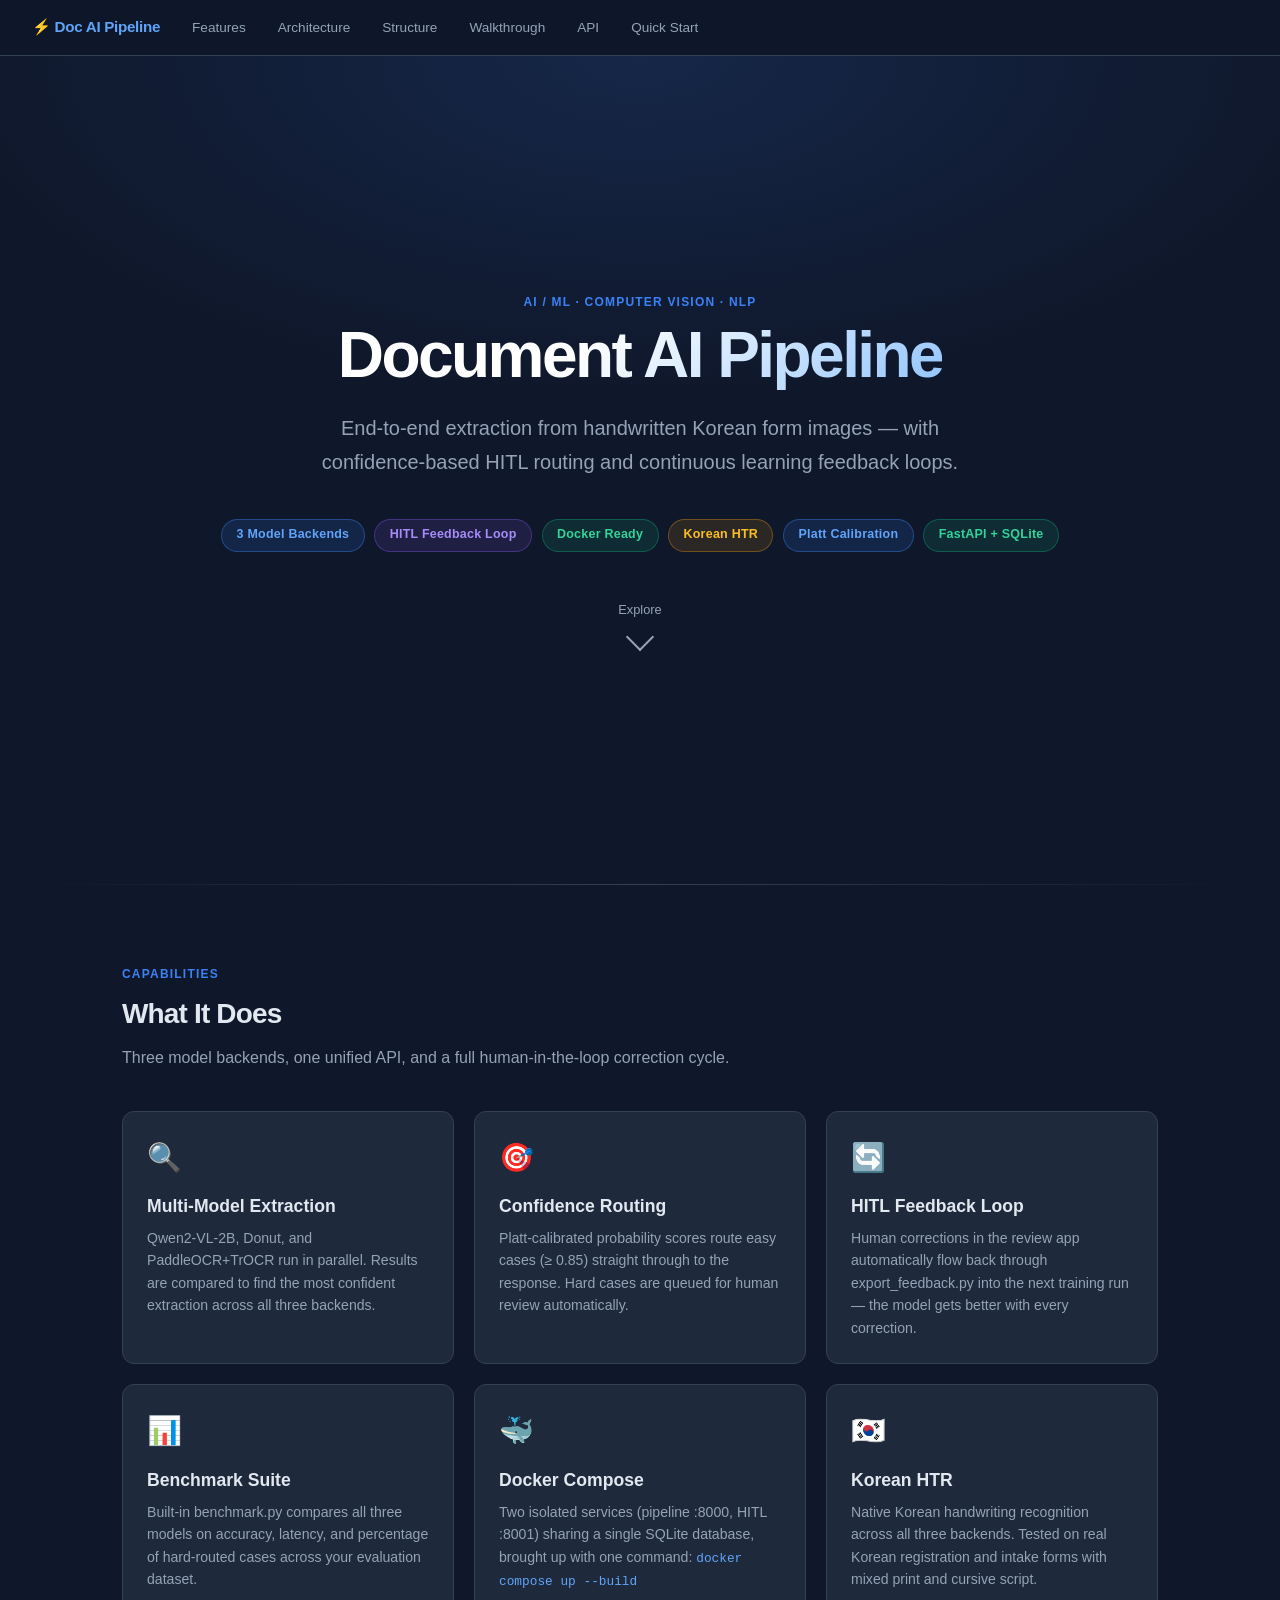
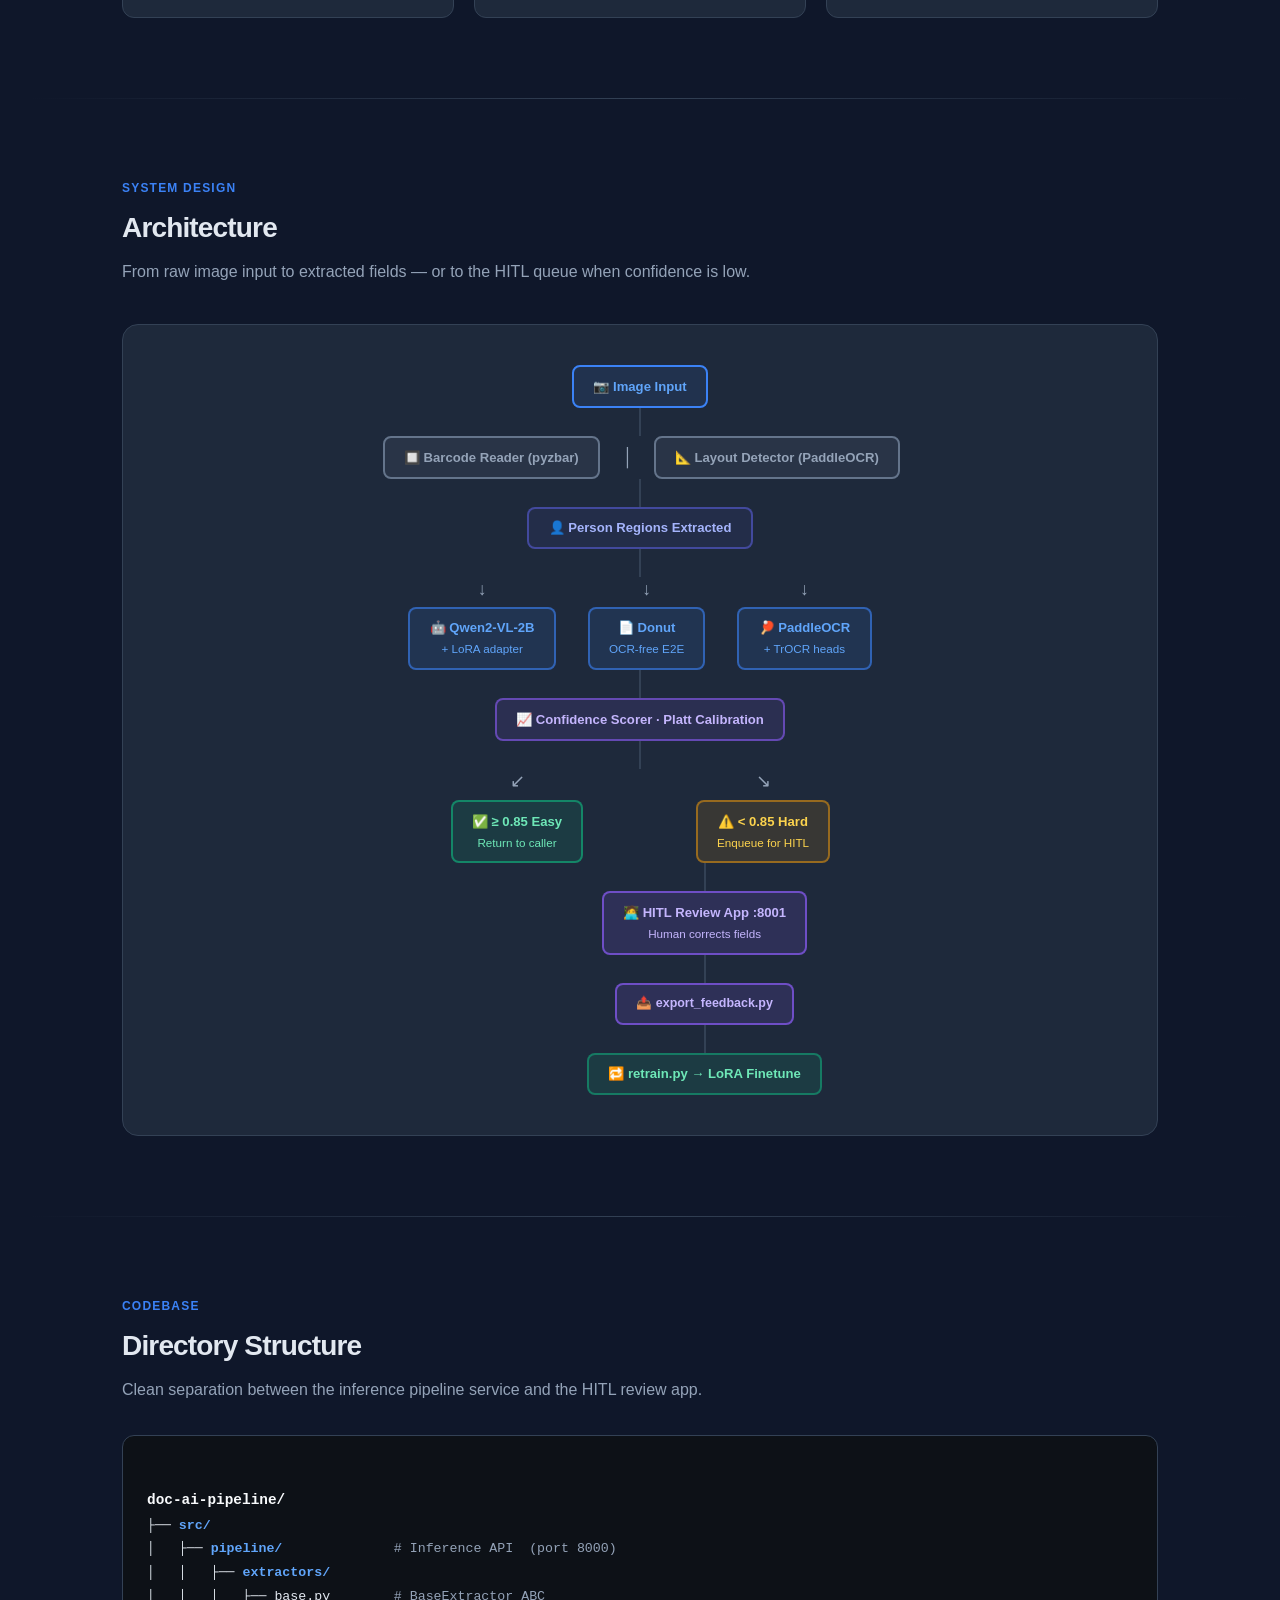
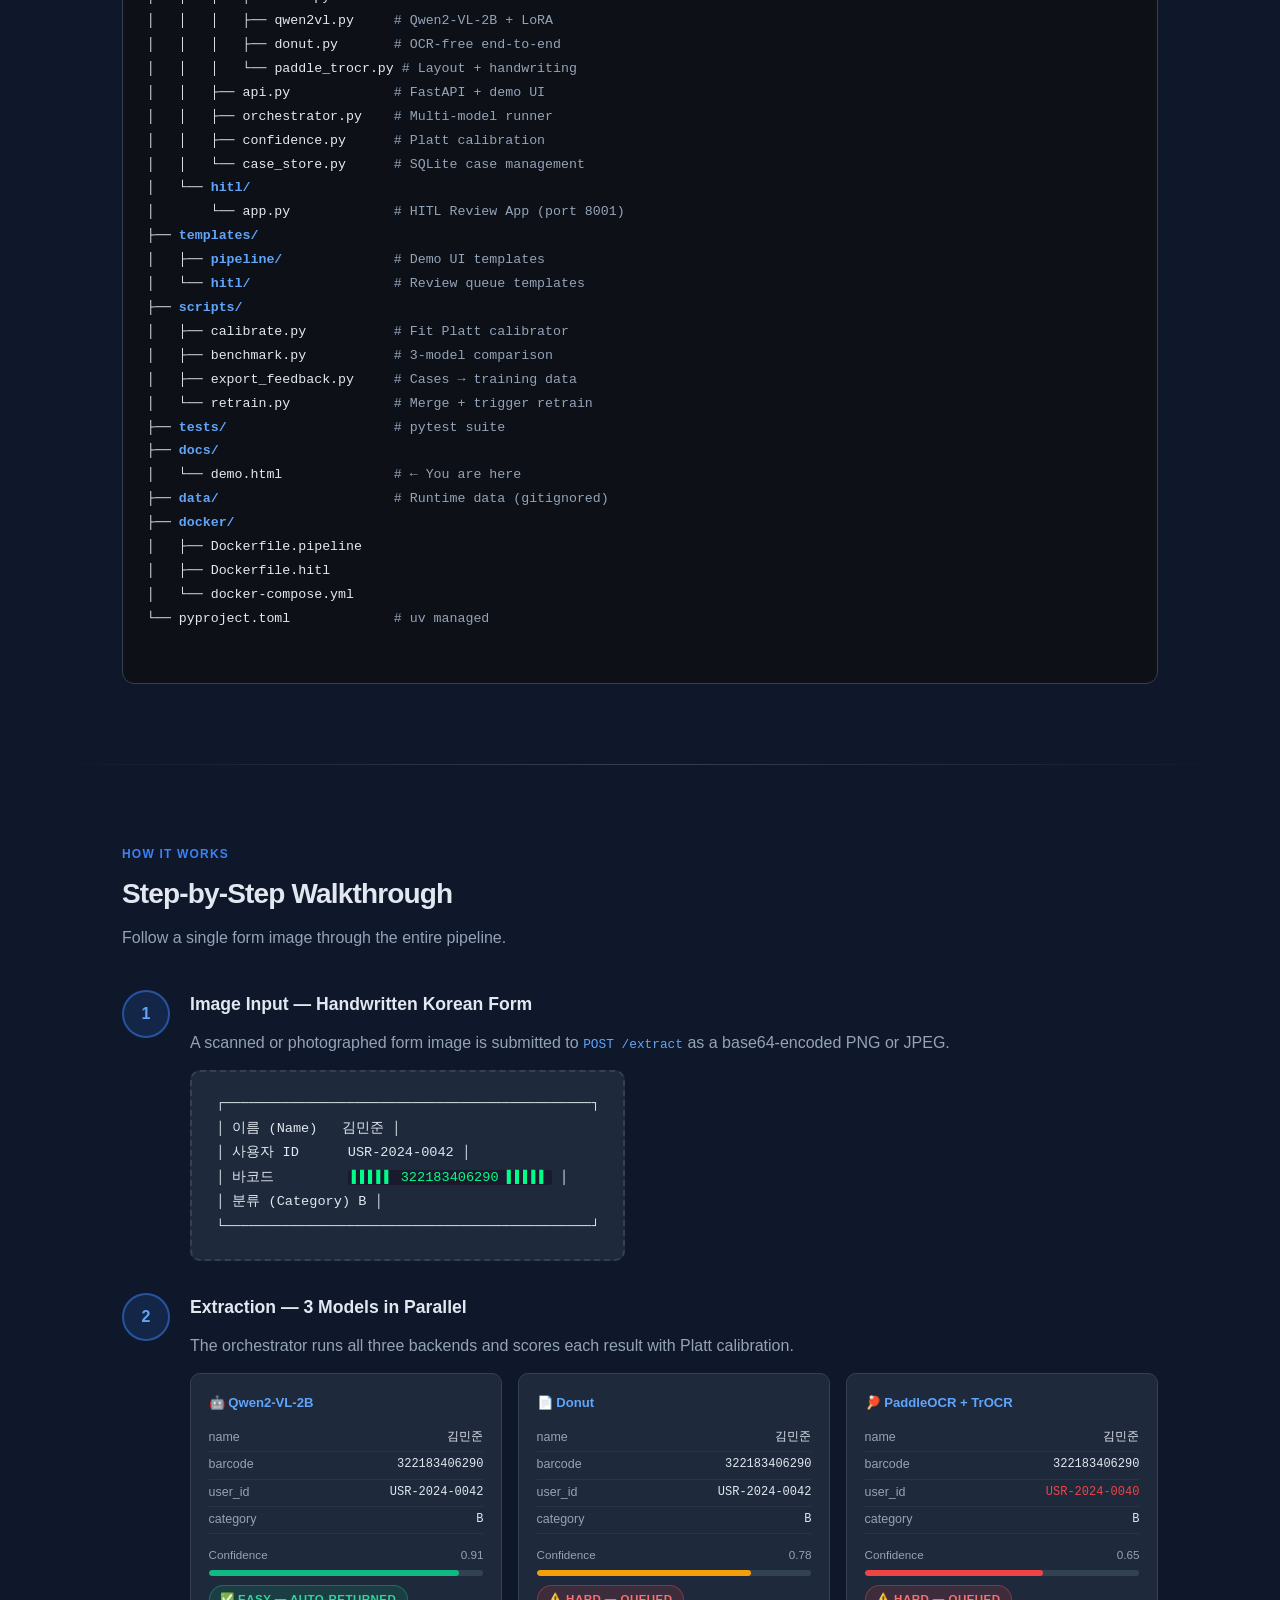
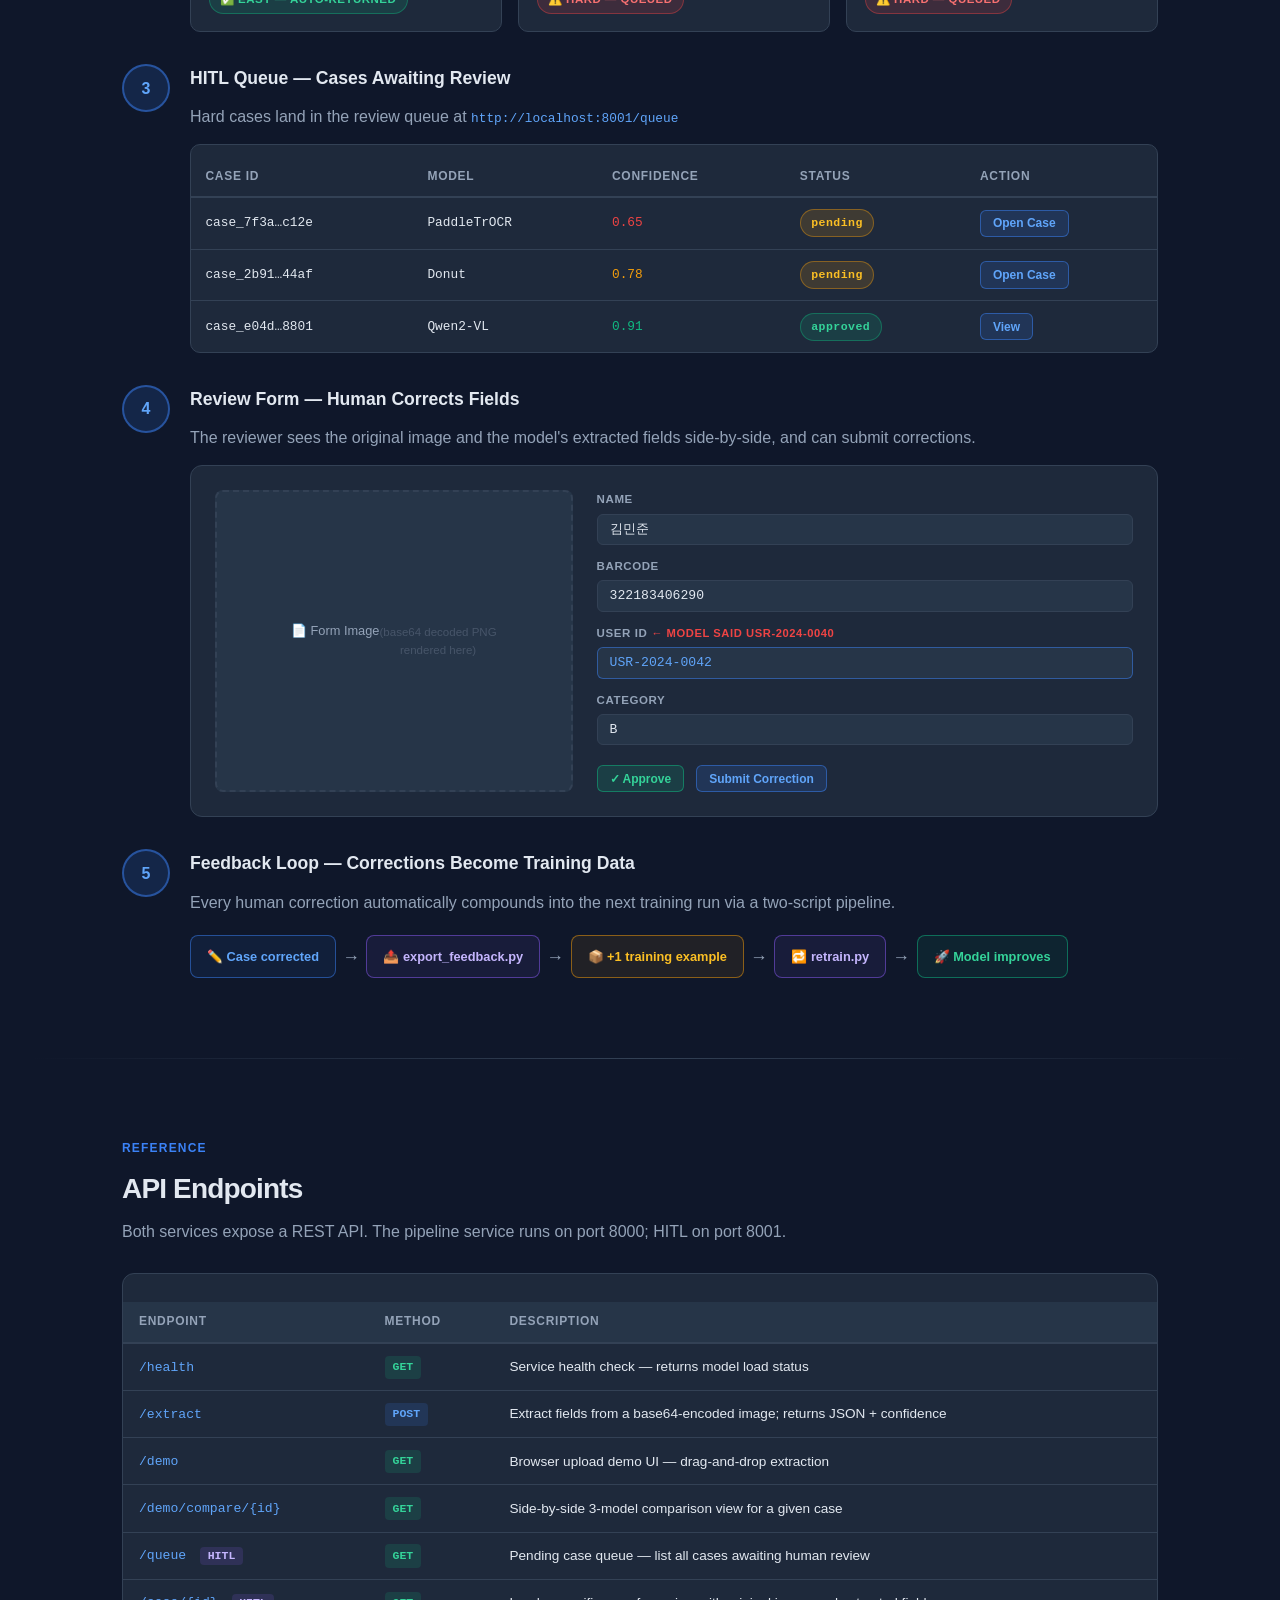
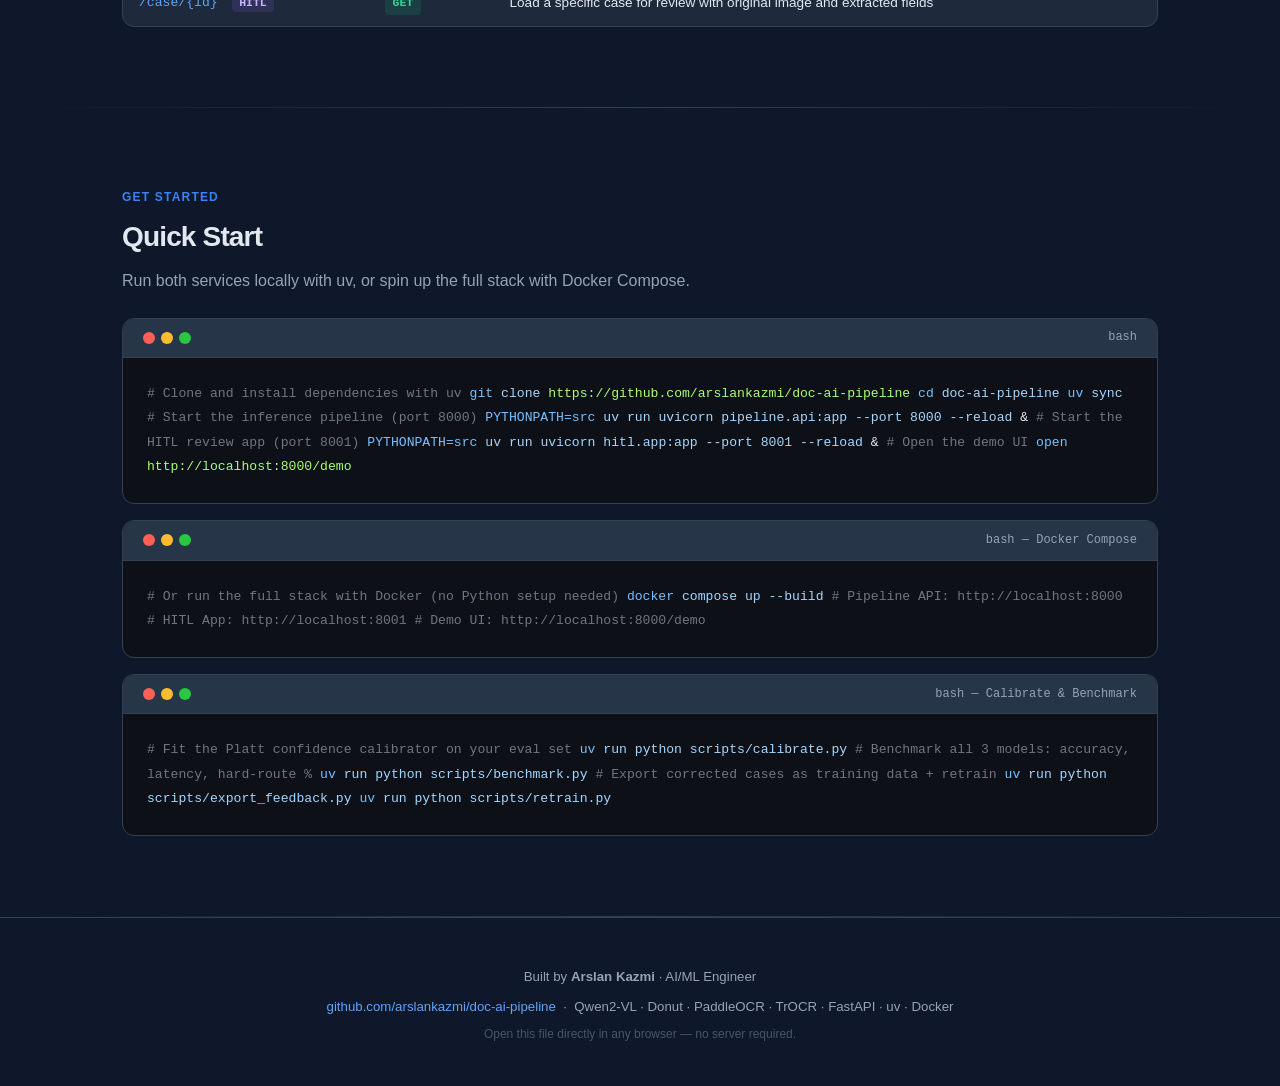
==== commit 9a1cdd70: "Fix directory tree formatting: add white-space: pre to .code-block" ====
--- a/docs/index.html
+++ b/docs/index.html
@@ -264,6 +264,7 @@
     font-family: var(--mono);
     font-size: 0.83rem;
     line-height: 1.8;
+    white-space: pre;
   }
   .code-block .dir  { color: var(--blue-light); font-weight: 600; }
   .code-block .file { color: var(--text); }
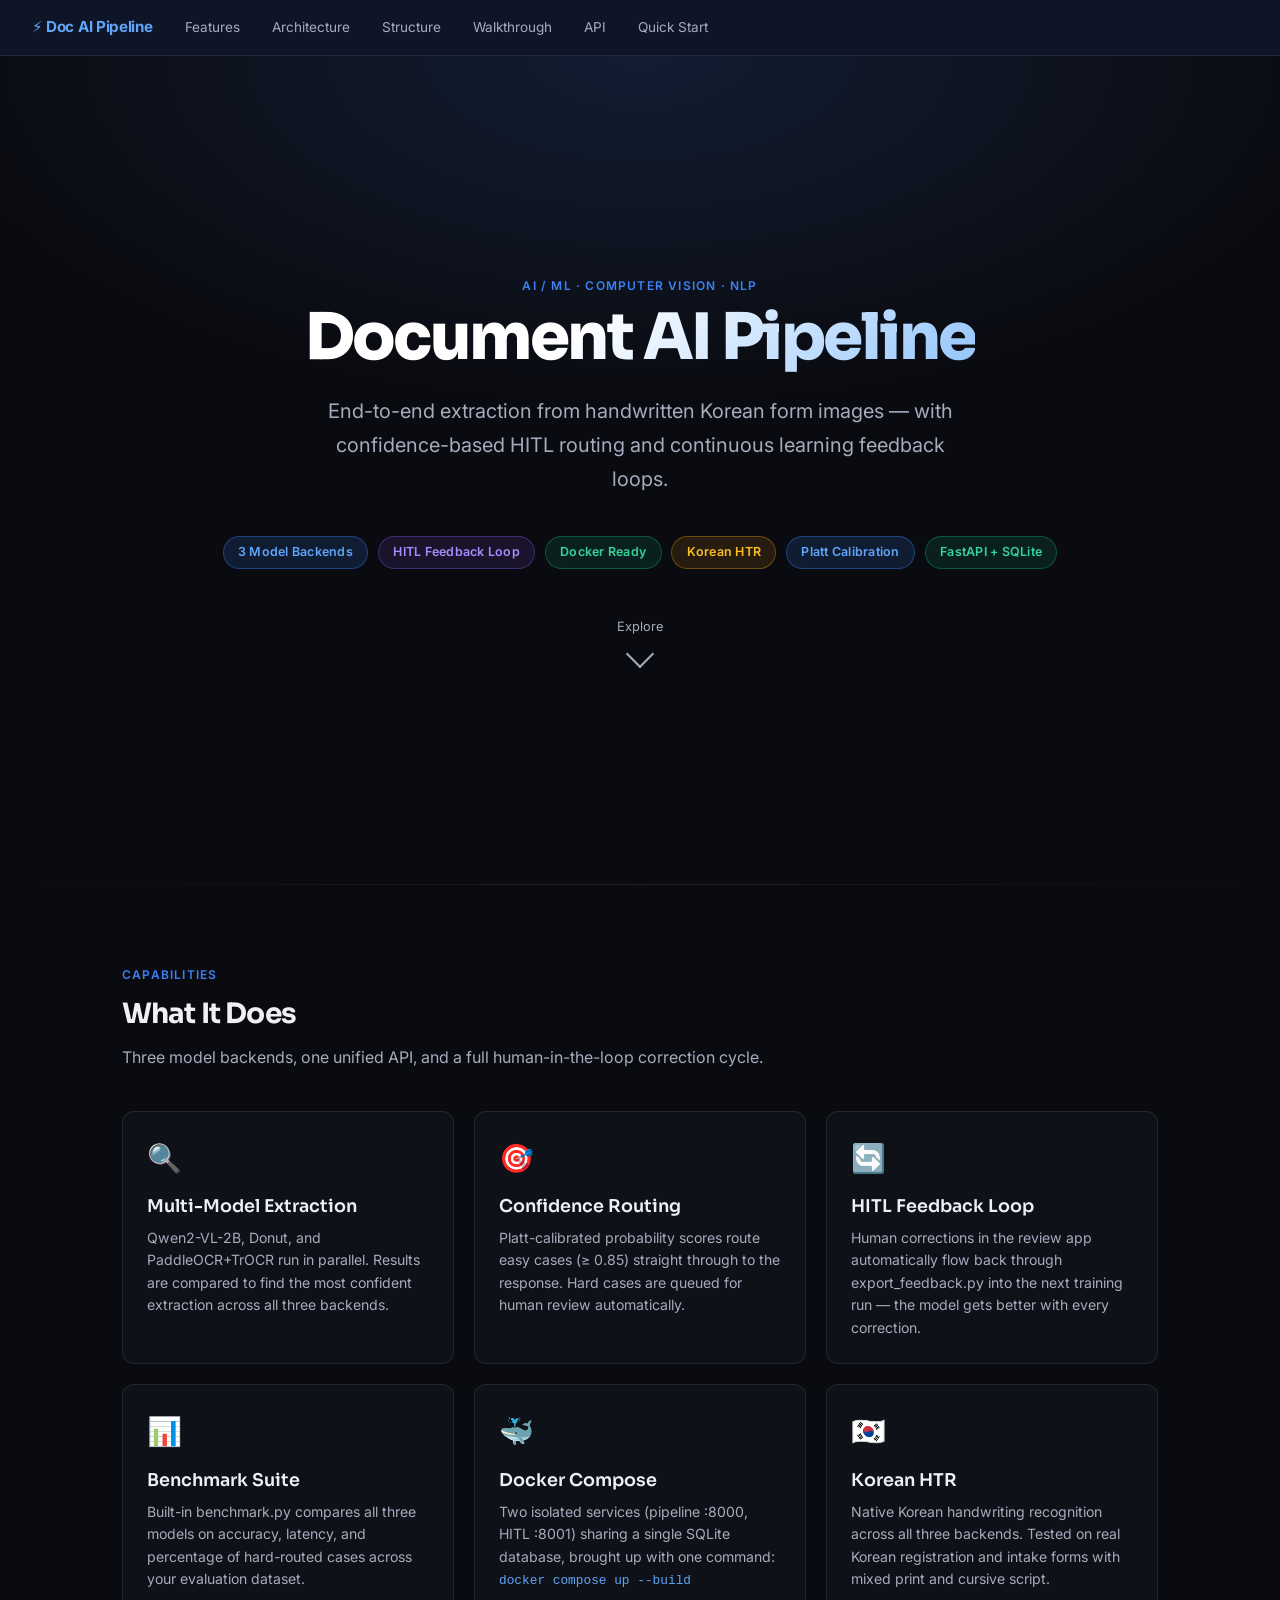
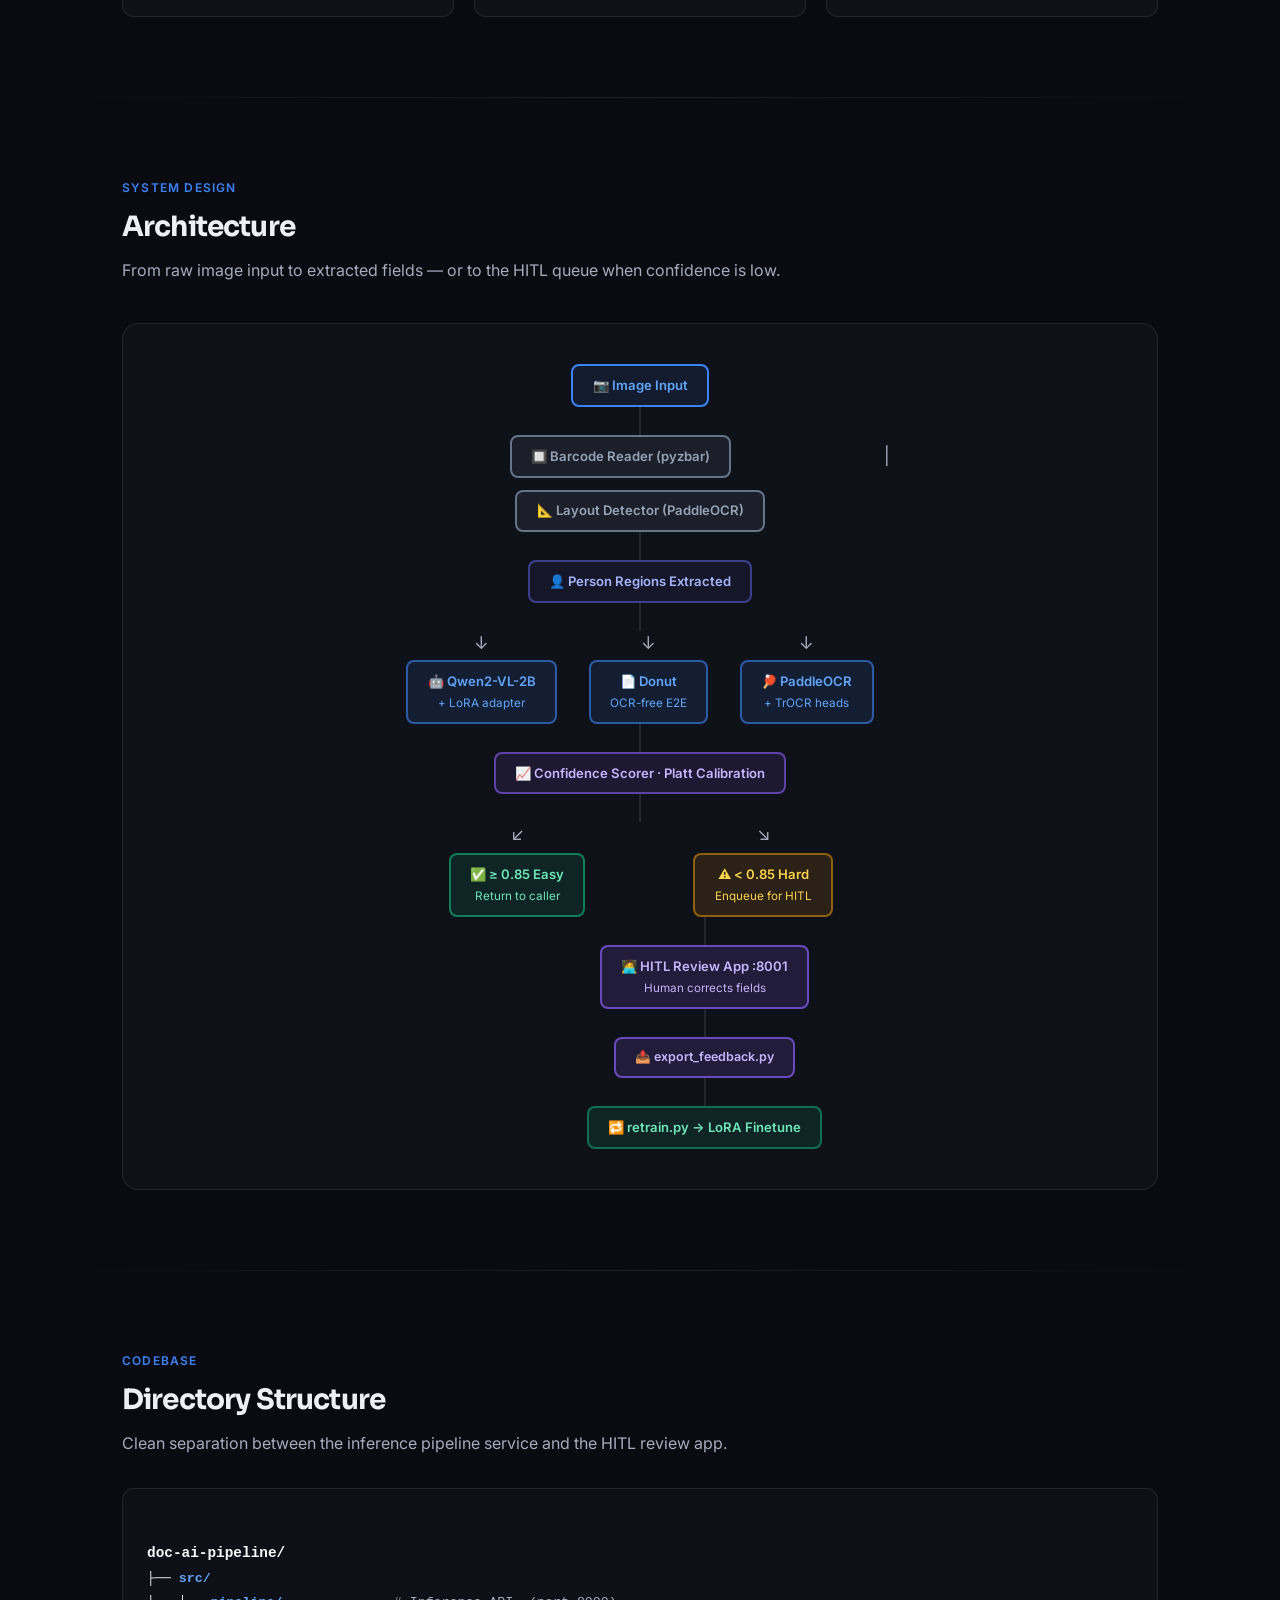
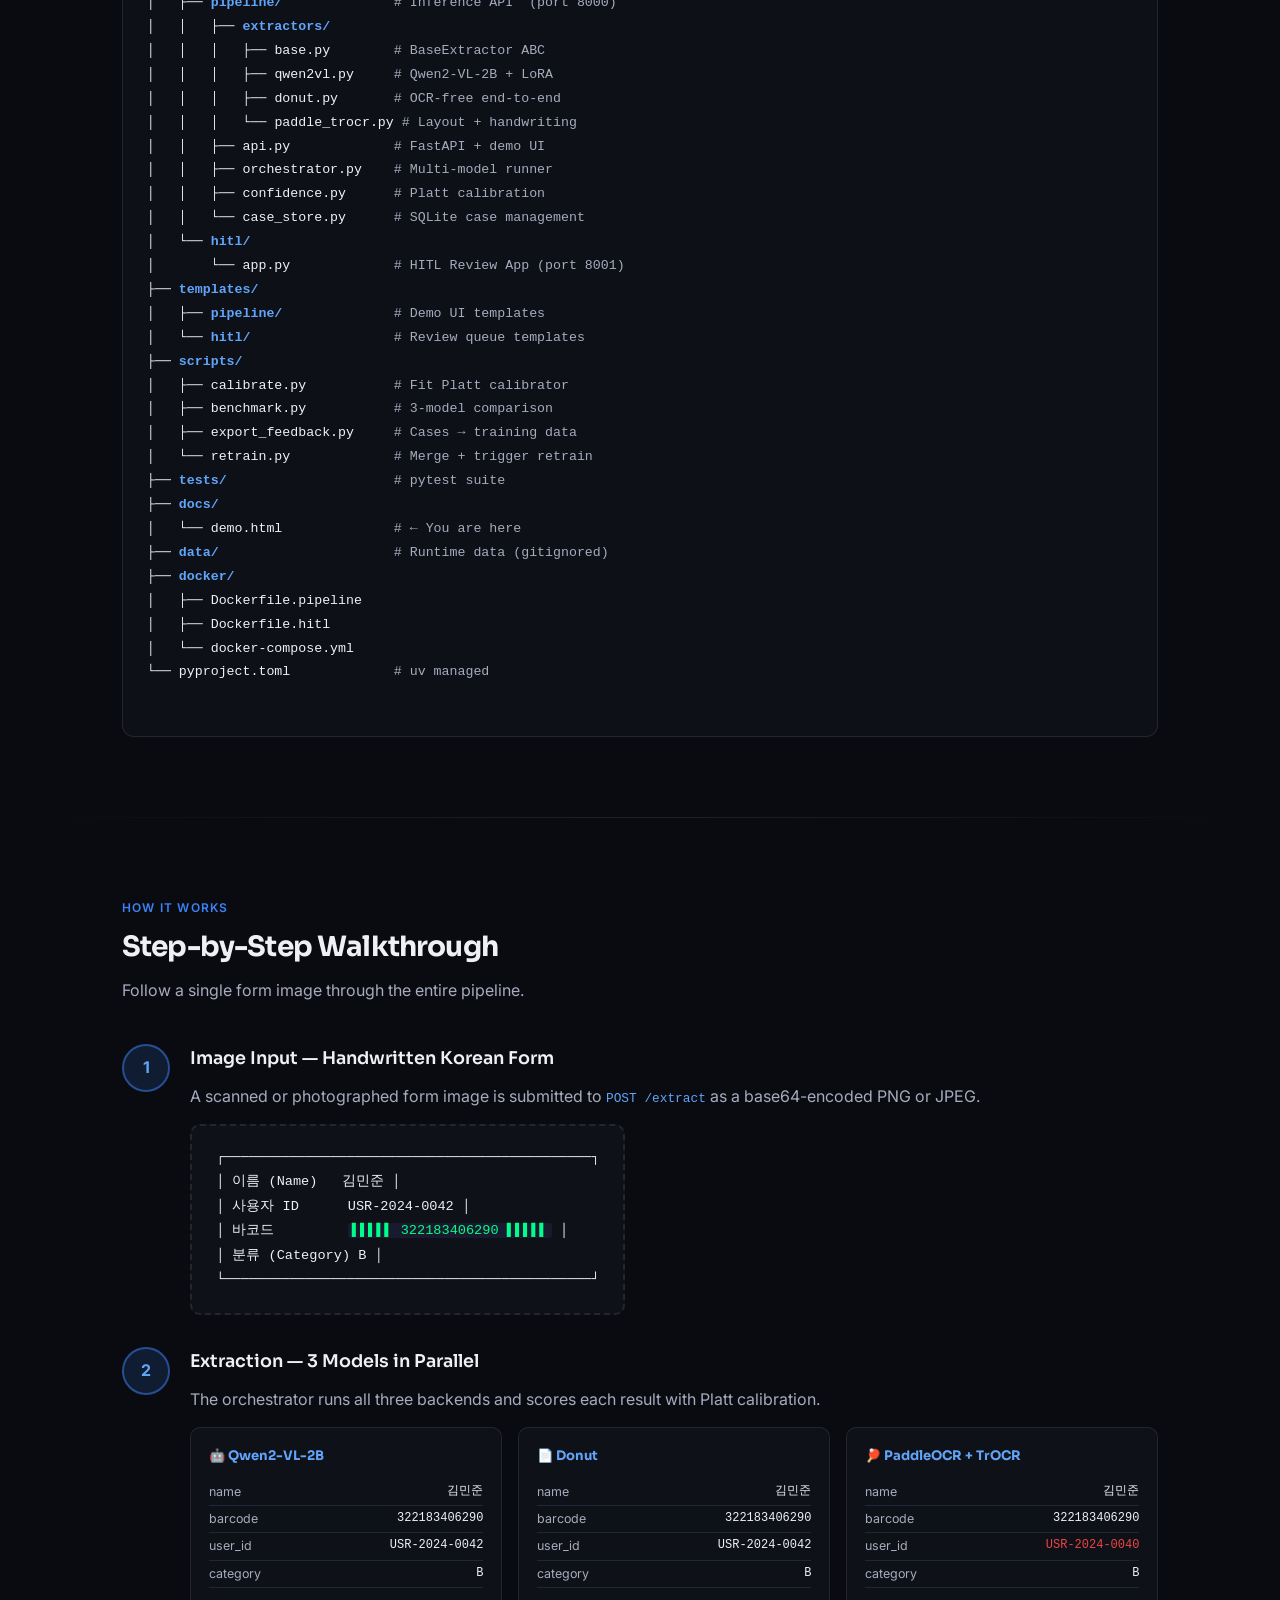
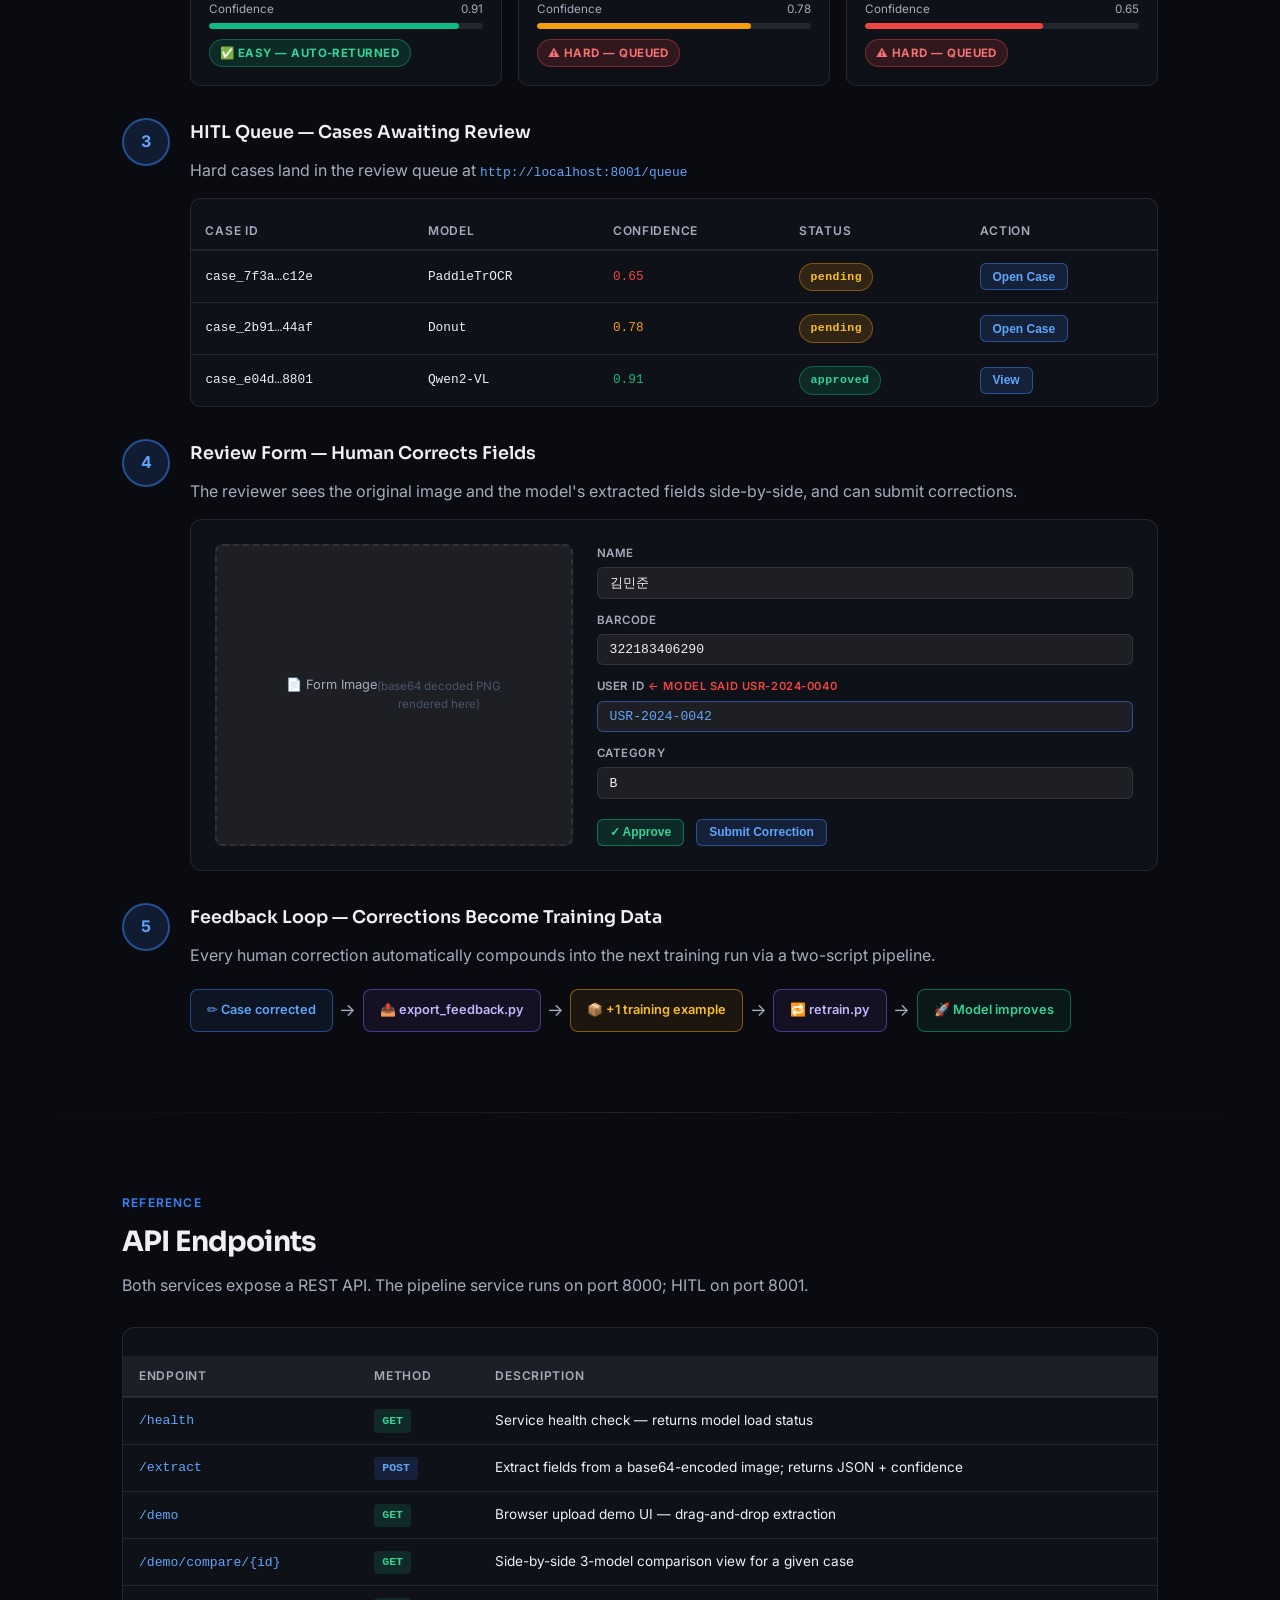
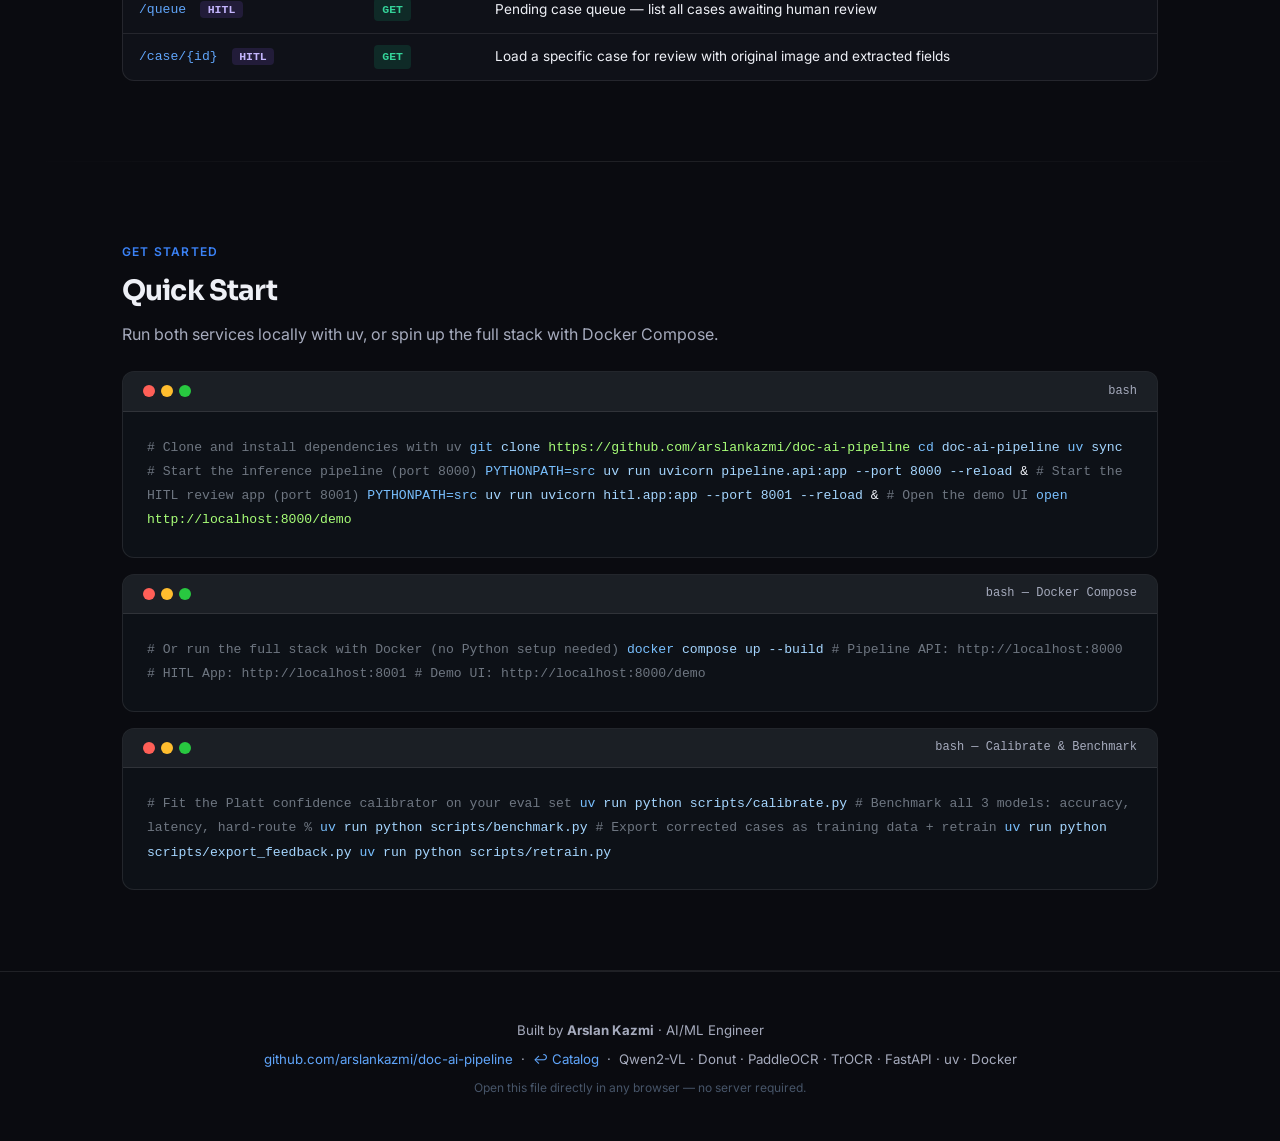
==== commit 597eb4d3: "docs(pages): adopt ak-design catalog theme (inlined); keep blue accent; add Catalog backlink Replace" ====
--- a/docs/index.html
+++ b/docs/index.html
@@ -4,25 +4,32 @@
 <meta charset="UTF-8">
 <meta name="viewport" content="width=device-width, initial-scale=1.0">
 <title>Document AI Pipeline — Demo</title>
+<link rel="preconnect" href="https://fonts.googleapis.com">
+<link rel="preconnect" href="https://fonts.gstatic.com" crossorigin>
+<link href="https://fonts.googleapis.com/css2?family=Sora:wght@500;600;700&family=Inter:wght@400;500;600&display=swap" rel="stylesheet">
 <style>
   *, *::before, *::after { box-sizing: border-box; margin: 0; padding: 0; }
 
   :root {
-    --bg: #0f172a;
-    --card: #1e293b;
-    --card2: #263548;
-    --blue: #3b82f6;
-    --blue-light: #60a5fa;
-    --green: #10b981;
-    --orange: #f59e0b;
-    --red: #ef4444;
-    --purple: #8b5cf6;
-    --text: #e2e8f0;
-    --muted: #94a3b8;
-    --border: #334155;
-    --font: -apple-system, BlinkMacSystemFont, "Segoe UI", Roboto, "Helvetica Neue", Arial, sans-serif;
+    /* ak-design catalog tokens, inlined so this page stays self-contained (works via file://).
+       Mirror of ak-design/themes/catalog.css — keep in sync if the palette changes there. */
+    --bg: #0a0b10; --bg-2: #0f1118;
+    --surface: rgba(255,255,255,0.035); --surface-2: rgba(255,255,255,0.06);
+    --border: rgba(255,255,255,0.09); --border-strong: rgba(255,255,255,0.16);
+    --text: #eef0f6; --text-dim: #a6abbd; --text-faint: #6c7186;
+    --accent: #3b82f6; --accent-2: #60a5fa; --accent-3: #ff8bd0;  /* per-project accent: doc-ai blue */
+    --radius: 16px; --radius-sm: 9px; --shadow: 0 18px 40px -20px rgba(0,0,0,0.8); --maxw: 1180px;
+    --font-head: "Sora", system-ui, sans-serif;
+    --font-body: "Inter", system-ui, -apple-system, sans-serif;
+
+    /* aliases: this page's local names mapped onto the catalog contract */
+    --card: var(--bg-2); --card2: var(--surface-2); --muted: var(--text-dim);
+    --font: var(--font-body);
     --mono: "SF Mono", "Fira Code", "Cascadia Code", Consolas, monospace;
-  }
+    --blue: var(--accent); --blue-light: var(--accent-2);
+    --green: #10b981; --orange: #f59e0b; --red: #ef4444; --purple: #8b5cf6;  /* decorative, kept */
+  }
+  h1, h2, h3, h4 { font-family: var(--font-head); }  /* catalog heading font */
 
   html { scroll-behavior: smooth; }
 
@@ -1086,6 +1093,8 @@
   <p style="margin-top:0.5rem;">
     <a href="https://github.com/arslankazmi/doc-ai-pipeline">github.com/arslankazmi/doc-ai-pipeline</a>
     &nbsp;·&nbsp;
+    <a href="https://arslankazmi.github.io/portfolio/">↩ Catalog</a>
+    &nbsp;·&nbsp;
     Qwen2-VL · Donut · PaddleOCR · TrOCR · FastAPI · uv · Docker
   </p>
   <p style="margin-top:0.5rem;font-size:0.75rem;color:#475569;">Open this file directly in any browser — no server required.</p>
